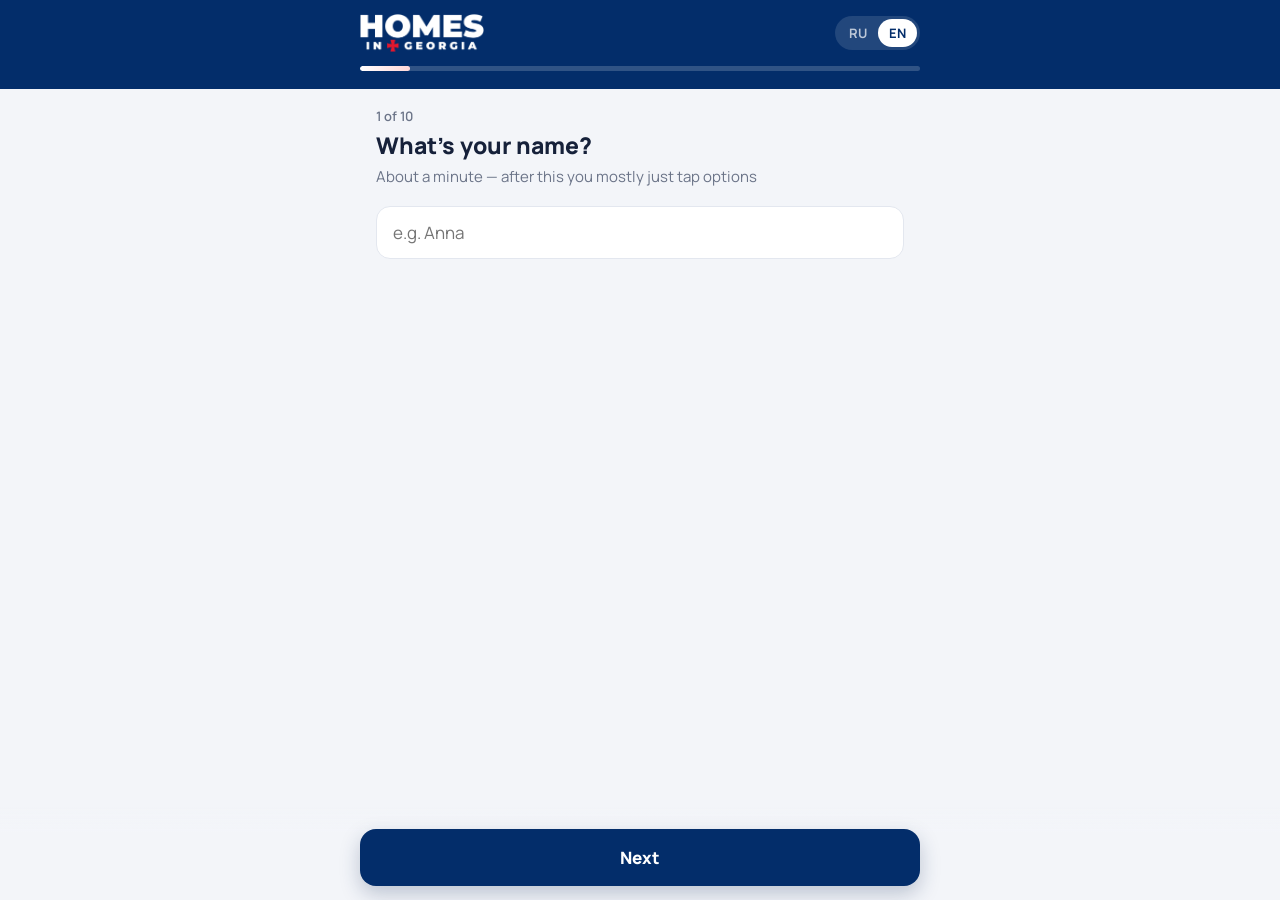
==== anketa/index.html @ ddf62318 "Anketa: Homes in Georgia logo, drop intro screen Co-Authored-By: Claude Opus 5.5 <noreply@anthropic." ====
<!doctype html>
<html lang="ru">
<head>
<meta charset="utf-8">
<meta name="viewport" content="width=device-width,initial-scale=1,viewport-fit=cut">
<title>Анкета · Homes in Georgia</title>
<meta name="description" content="1 минута — и мы подберём квартиру под вас">
<meta name="theme-color" content="#032D6A">
<link rel="preconnect" href="https://fonts.googleapis.com">
<link href="https://fonts.googleapis.com/css2?family=Manrope:wght@400;500;600;700;800&display=swap" rel="stylesheet">
<style>
:root{
  --navy:#032D6A; --navy2:#1D3560; --red:#E1262D; --bg:#F3F5F9; --card:#fff;
  --ink:#16213a; --muted:#6b7488; --line:#e3e7ef; --chip:#f1f4f9; --ok:#1f9d55;
}
*{box-sizing:border-box;-webkit-tap-highlight-color:transparent}
html,body{margin:0;background:var(--bg);color:var(--ink);font-family:Manrope,system-ui,-apple-system,Segoe UI,Roboto,sans-serif}
body{min-height:100dvh;display:flex;flex-direction:column}
button,input,textarea{font:inherit;color:inherit}

/* header */
.top{background:var(--navy);color:#fff;padding:14px 16px 18px;padding-top:calc(14px + env(safe-area-inset-top))}
.top-row{display:flex;align-items:center;justify-content:space-between;max-width:560px;margin:0 auto}
.logo{height:38px;width:auto;display:block}
.brand{display:flex;align-items:center;gap:10px;font-weight:800;letter-spacing:.06em;font-size:14px}
.brand svg{flex:none}
.lang{display:flex;background:rgba(255,255,255,.12);border-radius:999px;padding:3px}
.lang button{border:0;background:none;color:#fff;opacity:.7;padding:5px 11px;border-radius:999px;font-size:13px;font-weight:700;cursor:pointer}
.lang button.on{background:#fff;color:var(--navy);opacity:1}
.prog{max-width:560px;margin:14px auto 0;height:5px;background:rgba(255,255,255,.18);border-radius:9px;overflow:hidden}
.prog i{display:block;height:100%;width:0;background:linear-gradient(90deg,#fff,#ffd7d8);border-radius:9px;transition:width .35s ease}

main{flex:1;width:100%;max-width:560px;margin:0 auto;padding:18px 16px 120px}
.step{display:none;animation:in .35s ease}
.step.on{display:block}
@keyframes in{from{opacity:0;transform:translateY(10px)}to{opacity:1;transform:none}}
.count{font-size:13px;color:var(--muted);font-weight:600;margin-bottom:6px}
h1{font-size:26px;line-height:1.2;margin:0 0 6px;font-weight:800;letter-spacing:-.01em}
h2{font-size:23px;line-height:1.25;margin:0 0 6px;font-weight:800}
.hint{color:var(--muted);font-size:15px;margin:0 0 18px;line-height:1.45}

/* chips */
.chips{display:flex;flex-wrap:wrap;gap:10px}
.chip{border:1.5px solid var(--line);background:var(--card);border-radius:14px;padding:13px 16px;font-size:16px;font-weight:600;cursor:pointer;transition:.15s;display:flex;align-items:center;gap:8px;min-height:50px}
.chip:active{transform:scale(.97)}
.chip.on{border-color:var(--navy);background:var(--navy);color:#fff}
.chips.col{flex-direction:column}
.chips.col .chip{width:100%;justify-content:flex-start}
.chip .e{font-size:20px;line-height:1}

.field{width:100%;border:1.5px solid var(--line);background:var(--card);border-radius:14px;padding:14px 16px;font-size:17px;outline:none;transition:.15s}
.field:focus{border-color:var(--navy);box-shadow:0 0 0 4px rgba(29,53,96,.1)}
textarea.field{min-height:96px;resize:vertical}
.sub{margin-top:16px}
.sub label{display:block;font-size:14px;font-weight:700;margin:0 0 8px;color:var(--navy)}
.hide{display:none!important}

/* stepper */
.stepper{display:flex;align-items:center;justify-content:center;gap:22px;background:var(--card);border:1.5px solid var(--line);border-radius:20px;padding:18px}
.stepper button{width:56px;height:56px;border-radius:50%;border:0;background:var(--chip);font-size:28px;font-weight:700;color:var(--navy);cursor:pointer}
.stepper button:active{background:#e3e8f1}
.stepper output{font-size:44px;font-weight:800;min-width:70px;text-align:center;color:var(--navy)}

.note{display:flex;gap:10px;align-items:flex-start;background:#fff6e6;border-radius:14px;padding:12px 14px;font-size:14px;line-height:1.45;margin-top:14px;color:#6b4b00}

/* intro */
.hero{background:var(--card);border-radius:22px;padding:24px 20px;box-shadow:0 6px 24px rgba(20,35,70,.06)}
.perks{list-style:none;padding:0;margin:18px 0 0;display:grid;gap:10px}
.perks li{display:flex;gap:10px;align-items:center;font-size:15px;font-weight:600}
.perks b{width:30px;height:30px;border-radius:10px;background:var(--chip);display:grid;place-items:center;flex:none}

/* summary */
.sum{background:var(--card);border-radius:20px;padding:6px 18px;box-shadow:0 6px 24px rgba(20,35,70,.06)}
.row{display:flex;justify-content:space-between;gap:14px;padding:13px 0;border-bottom:1px solid var(--line);font-size:15px;cursor:pointer}
.row:last-child{border:0}
.row span{color:var(--muted);flex:none}
.row b{text-align:right;font-weight:700}
.row.empty b{color:#c4c9d4;font-weight:600}
.send{display:grid;gap:10px;margin-top:18px}
.btn{border:0;border-radius:16px;padding:16px;font-size:17px;font-weight:800;cursor:pointer;display:flex;align-items:center;justify-content:center;gap:10px;text-decoration:none}
.btn.tg{background:#229ED9;color:#fff}
.btn.wa{background:#25D366;color:#fff}
.btn.ghost{background:var(--card);border:1.5px solid var(--line);color:var(--navy)}
.done{text-align:center;padding:30px 10px}
.done .big{width:76px;height:76px;border-radius:50%;background:#e7f7ee;color:var(--ok);display:grid;place-items:center;margin:0 auto 14px;font-size:38px}

/* bottom bar */
.bar{position:fixed;left:0;right:0;bottom:0;background:linear-gradient(180deg,rgba(243,245,249,0),var(--bg) 28%);padding:22px 16px calc(14px + env(safe-area-inset-bottom))}
.bar-in{max-width:560px;margin:0 auto;display:flex;gap:10px}
.next{flex:1;border:0;border-radius:16px;background:var(--navy);color:#fff;font-size:17px;font-weight:800;padding:17px;cursor:pointer;box-shadow:0 8px 20px rgba(29,53,96,.25)}
.next:disabled{opacity:.35;box-shadow:none}
.back{width:58px;border:1.5px solid var(--line);background:var(--card);border-radius:16px;font-size:22px;color:var(--navy);cursor:pointer}
.skip{display:block;margin:16px auto 0;background:none;border:0;color:var(--muted);font-size:15px;font-weight:600;text-decoration:underline;text-underline-offset:3px;cursor:pointer}
.toast{position:fixed;left:50%;bottom:110px;transform:translateX(-50%) translateY(20px);background:var(--ink);color:#fff;padding:11px 18px;border-radius:12px;font-size:14px;font-weight:600;opacity:0;transition:.25s;pointer-events:none;z-index:9}
.toast.on{opacity:1;transform:translateX(-50%)}
</style>
</head>
<body>

<header class="top">
  <div class="top-row">
    <img class="logo" src="logo.png" alt="Homes in Georgia" width="133" height="41">
    <div class="lang" role="group" aria-label="Language">
      <button data-l="ru" class="on">RU</button><button data-l="en">EN</button>
    </div>
  </div>
  <div class="prog"><i id="prog"></i></div>
</header>

<main id="app">


  <!-- 1 name -->
  <section class="step" data-s="name">
    <div class="count"></div>
    <h2 data-t="nameT">Как к вам обращаться?</h2>
    <p class="hint" data-t="nameH">Около минуты — дальше просто нажимайте на варианты</p>
    <input class="field" id="name" autocomplete="given-name" data-ph="namePh" placeholder="Например, Анна">
  </section>

  <!-- 2 country -->
  <section class="step" data-s="country">
    <div class="count"></div>
    <h2 data-t="cT">Ваше гражданство</h2>
    <p class="hint" data-t="cH">Выберите или впишите свою страну</p>
    <div class="chips" data-single="country" data-free="countryX"></div>
    <div class="sub"><input class="field" id="countryX" data-ph="cPh" placeholder="Другая страна…"></div>
  </section>

  <!-- 3 job -->
  <section class="step" data-s="job">
    <div class="count"></div>
    <h2 data-t="jT">Чем вы занимаетесь?</h2>
    <p class="hint" data-t="jH">Собственникам важно понимать, кто будет жить в квартире</p>
    <div class="chips col" data-single="job" data-free="jobX"></div>
    <div class="sub"><input class="field" id="jobX" data-ph="jPh" placeholder="Или напишите свой вариант"></div>
  </section>

  <!-- 4 people -->
  <section class="step" data-s="people">
    <div class="count"></div>
    <h2 data-t="peT">Сколько человек будет жить?</h2>
    <p class="hint" data-t="peH">Включая детей</p>
    <div class="stepper">
      <button type="button" data-d="-1" aria-label="−">−</button>
      <output id="people">1</output>
      <button type="button" data-d="1" aria-label="+">+</button>
    </div>
  </section>

  <!-- 5 kids -->
  <section class="step" data-s="kids">
    <div class="count"></div>
    <h2 data-t="kT">Есть ли дети?</h2>
    <div class="chips" data-single="kids"></div>
    <div class="sub hide" id="kidsMore">
      <label data-t="kL">Сколько и какого возраста?</label>
      <input class="field" id="kidsX" data-ph="kPh" placeholder="Например: 2 — 4 года и 9 лет">
    </div>
  </section>

  <!-- 6 pets -->
  <section class="step" data-s="pets">
    <div class="count"></div>
    <h2 data-t="aT">Есть ли домашние животные?</h2>
    <div class="chips" data-single="pets"></div>
    <div class="sub hide" id="petsMore">
      <label data-t="aL">Кто и какого размера?</label>
      <input class="field" id="petsX" data-ph="aPh" placeholder="Например: кот, 4 кг / шпиц">
      <div class="note"><span>📸</span><span data-t="aN">Пожалуйста, пришлите фото питомца в чат вместе с анкетой — собственники так соглашаются гораздо охотнее.</span></div>
    </div>
  </section>


  <!-- 8 term -->
  <section class="step" data-s="term">
    <div class="count"></div>
    <h2 data-t="tT">На какой срок аренда?</h2>
    <div class="chips" data-single="term"></div>
  </section>

  <!-- 9 date -->
  <section class="step" data-s="date">
    <div class="count"></div>
    <h2 data-t="dT">Когда хотите заселиться?</h2>
    <div class="chips col" data-single="date"></div>
    <div class="sub hide" id="dateMore">
      <input class="field" type="date" id="dateX">
    </div>
  </section>

  <!-- 10 viewing -->
  <section class="step" data-s="view">
    <div class="count"></div>
    <h2 data-t="vT">Когда удобно смотреть квартиры?</h2>
    <p class="hint" data-t="multi">Можно выбрать несколько</p>
    <div class="chips" data-multi="view"></div>
    <div class="sub"><input class="field" id="viewX" data-ph="vPh" placeholder="Уточнение, например: после 18:00"></div>
  </section>

  <!-- 11 wishes -->
  <section class="step" data-s="wish">
    <div class="count"></div>
    <h2 data-t="wT">Что важно в квартире?</h2>
    <p class="hint" data-t="wH">Выберите всё, что важно. Если неважно — просто жмите «Далее»</p>
    <div class="chips" data-multi="wish"></div>
    <div class="sub"><textarea class="field" id="wishX" data-ph="wPh" placeholder="Район, этаж, что-то ещё…"></textarea></div>
  </section>

  <!-- 12 summary -->
  <section class="step" data-s="sum">
    <h2 data-t="sT">Проверьте и отправьте</h2>
    <p class="hint" data-t="sH">Нажмите на строку, чтобы исправить</p>
    <div class="sum" id="sum"></div>
    <div class="send">
      <a class="btn tg" id="sendTg" href="#" target="_blank" rel="noopener">
        <svg width="22" height="22" viewBox="0 0 24 24" fill="#fff" aria-hidden="true"><path d="M21.9 4.3 18.7 19.4c-.2 1-.9 1.3-1.7.8l-4.8-3.5-2.3 2.2c-.3.3-.5.5-1 .5l.3-4.9 8.9-8c.4-.3-.1-.5-.6-.2L6.5 13.2 1.8 11.7c-1-.3-1-1 .2-1.5L20.5 3c.9-.3 1.6.2 1.4 1.3Z"/></svg>
        <span data-t="toTg">Отправить в Telegram</span></a>
      <a class="btn wa hide" id="sendWa" href="#" target="_blank" rel="noopener"><span data-t="toWa">Отправить в WhatsApp</span></a>
      <button class="btn ghost" id="copy" type="button"><span data-t="copy">Скопировать текст</span></button>
    </div>
  </section>

  <!-- 13 done -->
  <section class="step" data-s="done">
    <div class="done">
      <div class="big">✓</div>
      <h2 data-t="okT">Спасибо!</h2>
      <p class="hint" data-t="okH">Анкета у менеджера. Скоро пришлём подходящие варианты и согласуем показ.</p>
      <button class="skip" id="again" type="button" data-t="again">Вернуться к анкете</button>
    </div>
  </section>
</main>

<div class="bar" id="bar">
  <div class="bar-in">
    <button class="back hide" id="back" type="button" aria-label="Назад">←</button>
    <button class="next" id="next" type="button" data-t="next">Далее</button>
  </div>
</div>
<div class="toast" id="toast"></div>

<script>
/* ===== Настройки через ссылку =====
   ?tg=username      — Telegram менеджера (ответы откроются сразу в чате с ним)
   ?wa=995555123456  — WhatsApp менеджера (появится вторая кнопка)
   ?lang=en          — язык по умолчанию
   Предзаполнение:   ?people=2&term=12&country=Россия
*/
const Q = new URLSearchParams(location.search);
const TG = (Q.get('tg')||'').replace(/^@/,'');
const WA = (Q.get('wa')||'').replace(/\D/g,'');

const T = {
ru:{start:'Начать',next:'Далее',finish:'Посмотреть ответы',skip:'Пропустить',
introT:'Подберём квартиру под вас',introH:'Ответьте на несколько вопросов — это займёт около минуты. В основном нужно просто нажимать на варианты.',
p1:'Без регистрации и лишних полей',p2:'Покажем только подходящие варианты',p3:'Ответы уйдут менеджеру в один клик',
nameT:'Как к вам обращаться?',nameH:'Около минуты — дальше просто нажимайте на варианты',namePh:'Например, Анна',
cT:'Ваше гражданство',cH:'Выберите или впишите свою страну',cPh:'Другая страна…',
jT:'Чем вы занимаетесь?',jH:'Собственникам важно понимать, кто будет жить в квартире',jPh:'Или напишите свой вариант',
peT:'Сколько человек будет жить?',peH:'Включая детей',
kT:'Есть ли дети?',kL:'Сколько и какого возраста?',kPh:'Например: 2 — 4 года и 9 лет',
aT:'Есть ли домашние животные?',aL:'Кто и какого размера?',aPh:'Например: кот, 4 кг / шпиц',aN:'Пожалуйста, пришлите фото питомца в чат вместе с анкетой — собственники так соглашаются гораздо охотнее.',
bT:'Комфортный бюджет в месяц',bH:'В долларах США',bPh:'Или своя сумма, $',
tT:'На какой срок аренда?',dT:'Когда хотите заселиться?',
vT:'Когда удобно смотреть квартиры?',multi:'Можно выбрать несколько',vPh:'Уточнение, например: после 18:00',
wT:'Что важно в квартире?',wH:'Выберите всё, что важно. Если неважно — просто жмите «Далее»',wPh:'Район, этаж, что-то ещё…',
sT:'Проверьте и отправьте',sH:'Нажмите на строку, чтобы исправить',toTg:'Отправить в Telegram',toWa:'Отправить в WhatsApp',copy:'Скопировать текст',copied:'Текст скопирован',
okT:'Спасибо!',okH:'Анкета у менеджера. Скоро пришлём подходящие варианты и согласуем показ.',again:'Вернуться к анкете',
of:'из',empty:'не указано',
opt:{
country:['🇷🇺 Россия','🇺🇦 Украина','🇧🇾 Беларусь','🇰🇿 Казахстан','🇮🇱 Израиль','🇹🇷 Турция','🇮🇳 Индия','🇺🇸 США','🇩🇪 Германия','🇬🇪 Грузия'],
job:['💻 IT / удалённая работа','🏢 Работаю в компании в Грузии','💼 Свой бизнес','🎨 Фриланс','🎓 Учёба','🌴 На пенсии / не работаю'],
kids:['Нет','Да'],pets:['Нет','🐈 Кошка','🐕 Собака','🐾 Другое'],
budget:['до $500','$500–700','$700–1000','$1000–1500','$1500+'],
term:['1–3 месяца','6 месяцев','12 месяцев','Больше года'],
date:['⚡ Как можно скорее','📅 В течение 2 недель','🗓 В течение месяца','📍 Конкретная дата'],
view:['Будни утром','Будни днём','Будни вечером','Выходные','В любое время'],
wish:['🌿 Балкон','❄️ Кондиционер','🍽 Посудомойка','🧺 Стиральная машина','🛗 Лифт','🚗 Парковка','🚇 Рядом метро','🏗 Новостройка','💻 Рабочее место','🛁 Ванна','🔥 Центр. отопление','🌇 Красивый вид']},
L:{head:'АНКЕТА КЛИЕНТА',name:'Имя',country:'Страна / гражданство',job:'Род деятельности',people:'Проживающих',kids:'Дети',pets:'Животные',budget:'Бюджет',term:'Срок аренды',date:'Дата заселения',view:'Удобное время показа',wish:'Особые требования',no:'Нет',petPhoto:'(фото пришлю в чат)'}
},
en:{start:'Start',next:'Next',finish:'Review answers',skip:'Skip',
introT:'Let’s find your apartment',introH:'Answer a few quick questions — it takes about a minute. Mostly you just tap the options.',
p1:'No sign-up, no long forms',p2:'We’ll show only places that fit',p3:'Send it to your manager in one tap',
nameT:'What’s your name?',nameH:'About a minute — after this you mostly just tap options',namePh:'e.g. Anna',
cT:'Your citizenship',cH:'Pick or type your country',cPh:'Another country…',
jT:'What do you do?',jH:'Owners like to know who will live in the apartment',jPh:'Or type your own',
peT:'How many people will live there?',peH:'Including children',
kT:'Any children?',kL:'How many and how old?',kPh:'e.g. 2 — aged 4 and 9',
aT:'Any pets?',aL:'What kind and what size?',aPh:'e.g. cat, 4 kg / small dog',aN:'Please send a photo of your pet in the chat along with the form — owners agree much more readily.',
bT:'Comfortable monthly budget',bH:'In US dollars',bPh:'Or your own amount, $',
tT:'Rental period?',dT:'When would you like to move in?',
vT:'When is it convenient to view apartments?',multi:'You can pick several',vPh:'Details, e.g. after 6 pm',
wT:'What matters in the apartment?',wH:'Pick anything important. If nothing — just tap “Next”',wPh:'District, floor, anything else…',
sT:'Check and send',sH:'Tap a row to edit it',toTg:'Send via Telegram',toWa:'Send via WhatsApp',copy:'Copy text',copied:'Copied',
okT:'Thank you!',okH:'Your manager has the form. We’ll send matching options soon and arrange a viewing.',again:'Back to the form',
of:'of',empty:'not specified',
opt:{
country:['🇷🇺 Russia','🇺🇦 Ukraine','🇧🇾 Belarus','🇰🇿 Kazakhstan','🇮🇱 Israel','🇹🇷 Turkey','🇮🇳 India','🇺🇸 USA','🇩🇪 Germany','🇬🇪 Georgia'],
job:['💻 IT / remote work','🏢 Employed in Georgia','💼 Own business','🎨 Freelance','🎓 Student','🌴 Retired / not working'],
kids:['No','Yes'],pets:['No','🐈 Cat','🐕 Dog','🐾 Other'],
budget:['up to $500','$500–700','$700–1000','$1000–1500','$1500+'],
term:['1–3 months','6 months','12 months','Over a year'],
date:['⚡ As soon as possible','📅 Within 2 weeks','🗓 Within a month','📍 Specific date'],
view:['Weekday mornings','Weekday afternoons','Weekday evenings','Weekends','Any time'],
wish:['🌿 Balcony','❄️ Air conditioning','🍽 Dishwasher','🧺 Washing machine','🛗 Elevator','🚗 Parking','🚇 Near metro','🏗 New building','💻 Workspace','🛁 Bathtub','🔥 Central heating','🌇 Nice view']},
L:{head:'CLIENT FORM',name:'Name',country:'Country / citizenship',job:'Occupation',people:'Occupants',kids:'Children',pets:'Pets',budget:'Budget',term:'Rental period',date:'Move-in date',view:'Viewing time',wish:'Special requirements',no:'No',petPhoto:'(will send a photo in chat)'}
}};

const steps=[...document.querySelectorAll('.step')];
const ORDER=steps.map(s=>s.dataset.s);
const QUESTIONS=ORDER.filter(s=>!['sum','done'].includes(s));
let cur=0, lang=(Q.get('lang')==='en'||(!Q.get('lang')&&/^en/.test(navigator.language||'')&&!/ru/.test(navigator.language)))?'en':'ru';

/* state: indexes (language-independent) */
const S={name:'',country:-1,countryX:'',job:-1,jobX:'',people:1,kids:-1,kidsX:'',pets:-1,petsX:'',budget:-1,budgetX:'',term:-1,date:-1,dateX:'',view:[],viewX:'',wish:[],wishX:''};
try{Object.assign(S,JSON.parse(localStorage.getItem('rit_anketa')||'{}'))}catch(e){}
/* prefill from link */
const pre=(k,arrKey)=>{const v=Q.get(k);if(v==null)return;
  if(k==='people'){S.people=Math.max(1,Math.min(15,+v||1));return}
  if(arrKey){const i=['ru','en'].map(l=>T[l].opt[arrKey].findIndex(o=>o.toLowerCase().includes(v.toLowerCase()))).find(i=>i>=0);
    if(i!=null&&i>=0)S[arrKey]=i;else if(S.hasOwnProperty(arrKey+'X'))S[arrKey+'X']=v;}};
pre('people');pre('country','country');pre('term','term');pre('name');if(Q.get('name'))S.name=Q.get('name');
const save=()=>{try{localStorage.setItem('rit_anketa',JSON.stringify(S))}catch(e){}};

const $=id=>document.getElementById(id);
const t=k=>T[lang][k];

function renderChips(){
  document.querySelectorAll('[data-single],[data-multi]').forEach(box=>{
    const key=box.dataset.single||box.dataset.multi, multi=!!box.dataset.multi;
    box.innerHTML='';
    T[lang].opt[key].forEach((label,i)=>{
      const b=document.createElement('button');b.type='button';b.className='chip';
      const m=label.match(/^(\p{Extended_Pictographic}[️‍\p{Extended_Pictographic}]*|\p{Regional_Indicator}{2})\s(.+)$/u);
      b.innerHTML=m?`<span class="e">${m[1]}</span><span>${m[2]}</span>`:`<span>${label}</span>`;
      const on=multi?S[key].includes(i):S[key]===i; if(on)b.classList.add('on');
      b.onclick=()=>{
        if(multi){const a=S[key];const j=a.indexOf(i);j>=0?a.splice(j,1):a.push(i);
          if(key==='view'&&i===4&&a.includes(4))S.view=[4]; else if(key==='view'&&i!==4)S.view=S.view.filter(x=>x!==4);}
        else{S[key]=S[key]===i?-1:i; if(box.dataset.free&&S[key]>=0){S[box.dataset.free]='';$(box.dataset.free).value=''}}
        save();renderChips();reveal();updateBar();
        if(!multi&&S[key]>=0&&autoAdvance(key))setTimeout(()=>go(1),260);
      };
      box.appendChild(b);
    });
  });
}
/* auto-advance on single choice unless a follow-up field appears */
function autoAdvance(key){
  if(key==='kids')return S.kids===0;
  if(key==='pets')return S.pets===0;
  if(key==='date')return S.date!==3;
  return true;
}
function reveal(){
  $('kidsMore').classList.toggle('hide',S.kids!==1);
  $('petsMore').classList.toggle('hide',!(S.pets>0));
  $('dateMore').classList.toggle('hide',S.date!==3);
}
function bindInputs(){
  ['name','countryX','jobX','kidsX','petsX','dateX','viewX','wishX'].forEach(id=>{
    const el=$(id);el.value=S[id]||'';
    el.addEventListener('input',()=>{S[id]=el.value;
      const base=id.replace(/X$/,'');
      if(id!=='name'&&['country','job','budget'].includes(base)&&el.value.trim()){S[base]=-1;renderChips();}
      save();updateBar();});
    if(el.tagName==='INPUT')el.addEventListener('keydown',e=>{if(e.key==='Enter'){e.preventDefault();el.blur();go(1)}});
  });
  document.querySelectorAll('.stepper button').forEach(b=>b.onclick=()=>{
    S.people=Math.max(1,Math.min(15,S.people+ +b.dataset.d));$('people').textContent=S.people;save();});
  $('people').textContent=S.people;
}

function applyLang(){
  document.documentElement.lang=lang;
  document.querySelectorAll('[data-t]').forEach(el=>{const v=t(el.dataset.t);if(v)el.textContent=v});
  document.querySelectorAll('[data-ph]').forEach(el=>el.placeholder=t(el.dataset.ph));
  document.querySelectorAll('.lang button').forEach(b=>b.classList.toggle('on',b.dataset.l===lang));
  renderChips();updateBar();if(ORDER[cur]==='sum')renderSum();
}

/* values in current language */
function val(k){
  const o=T[lang].opt, L=T[lang].L;
  switch(k){
    case 'name':return S.name.trim();
    case 'country':return S.countryX.trim()||(S.country>=0?o.country[S.country].replace(/^\S+\s/,''):'');
    case 'job':return S.jobX.trim()||(S.job>=0?o.job[S.job].replace(/^\S+\s/,''):'');
    case 'people':return String(S.people);
    case 'kids':return S.kids===0?L.no:S.kids===1?(S.kidsX.trim()||o.kids[1]):'';
    case 'pets':return S.pets===0?L.no:S.pets>0?[o.pets[S.pets].replace(/^\S+\s/,''),S.petsX.trim()].filter(Boolean).join(' — ')+' '+L.petPhoto:'';
    case 'budget':{const x=S.budgetX.trim();return x?(/^\d+$/.test(x)?'$'+x:x):(S.budget>=0?o.budget[S.budget]:'')}
    case 'term':return S.term>=0?o.term[S.term]:'';
    case 'date':if(S.date===3&&S.dateX){const d=new Date(S.dateX+'T12:00');return d.toLocaleDateString(lang==='ru'?'ru-RU':'en-GB',{day:'numeric',month:'long',year:'numeric'})}
                return S.date>=0&&S.date!==3?o.date[S.date].replace(/^\S+\s/,''):'';
    case 'view':return [S.view.sort().map(i=>o.view[i]).join(', '),S.viewX.trim()].filter(Boolean).join('; ');
    case 'wish':return [S.wish.sort((a,b)=>a-b).map(i=>o.wish[i].replace(/^\S+\s/,'')).join(', '),S.wishX.trim()].filter(Boolean).join('; ')||(L.no);
  }
}
const KEYS=['name','country','job','people','kids','pets','term','date','view','wish'];
const STEP_OF={name:'name',country:'country',job:'job',people:'people',kids:'kids',pets:'pets',term:'term',date:'date',view:'view',wish:'wish'};

function message(){
  const L=T[lang].L;
  return [`📋 ${L.head}`,'',...KEYS.map(k=>`${L[k]}: ${val(k)||'—'}`)].join('\n');
}
function renderSum(){
  const L=T[lang].L;
  $('sum').innerHTML=KEYS.map(k=>{const v=val(k);return `<div class="row${v?'':' empty'}" data-k="${k}"><span>${L[k]}</span><b>${v?esc(v):t('empty')}</b></div>`}).join('');
  $('sum').querySelectorAll('.row').forEach(r=>r.onclick=()=>{back2sum=true;show(ORDER.indexOf(STEP_OF[r.dataset.k]))});
  const msg=message();
  $('sendTg').href=TG?`https://t.me/${TG}?text=${encodeURIComponent(msg)}`:`https://t.me/share/url?url=${encodeURIComponent(' ')}&text=${encodeURIComponent(msg)}`;
  if(WA){$('sendWa').classList.remove('hide');$('sendWa').href=`https://wa.me/${WA}?text=${encodeURIComponent(msg)}`}
}
const esc=s=>s.replace(/[&<>"]/g,c=>({'&':'&amp;','<':'&lt;','>':'&gt;','"':'&quot;'}[c]));

let back2sum=false;
function show(i){
  cur=Math.max(0,Math.min(steps.length-1,i));
  steps.forEach((s,j)=>s.classList.toggle('on',j===cur));
  const name=ORDER[cur], qi=QUESTIONS.indexOf(name);
  steps[cur].querySelector('.count')&&(steps[cur].querySelector('.count').textContent=`${qi+1} ${t('of')} ${QUESTIONS.length}`);
  const p=name==='sum'||name==='done'?100:Math.round((qi+1)/(QUESTIONS.length+1)*100);
  $('prog').style.width=p+'%';
  if(name==='sum')renderSum();
  $('bar').classList.toggle('hide',name==='sum'||name==='done');
  $('back').classList.toggle('hide',cur===0);
  updateBar();window.scrollTo({top:0,behavior:'smooth'});
  if(name==='name'&&!S.name&&booted)setTimeout(()=>$('name').focus({preventScroll:true}),350);
}
function go(d){
  if(back2sum&&d>0){back2sum=false;show(ORDER.indexOf('sum'));return}
  show(cur+d);
}
function updateBar(){
  const name=ORDER[cur];
  $('next').textContent=name==='wish'||back2sum?t('finish'):t('next');
}
$('next').onclick=()=>go(1);
$('back').onclick=()=>{if(ORDER[cur]==='sum'){show(ORDER.indexOf('wish'));return}back2sum=false;go(-1)};
document.querySelectorAll('.lang button').forEach(b=>b.onclick=()=>{lang=b.dataset.l;applyLang();show(cur)});

function toast(m){const el=$('toast');el.textContent=m;el.classList.add('on');setTimeout(()=>el.classList.remove('on'),1800)}
async function copyText(){const m=message();
  try{await navigator.clipboard.writeText(m)}catch(e){const ta=document.createElement('textarea');ta.value=m;document.body.appendChild(ta);ta.select();try{document.execCommand('copy')}catch(_){}ta.remove()}}
$('copy').onclick=async()=>{await copyText();toast(t('copied'))};
['sendTg','sendWa'].forEach(id=>$(id).addEventListener('click',()=>{copyText();setTimeout(()=>show(ORDER.indexOf('done')),600)}));
$('again').onclick=()=>show(ORDER.indexOf('sum'));

let booted=false;bindInputs();applyLang();reveal();show(0);booted=true;
</script>
</body>
</html>
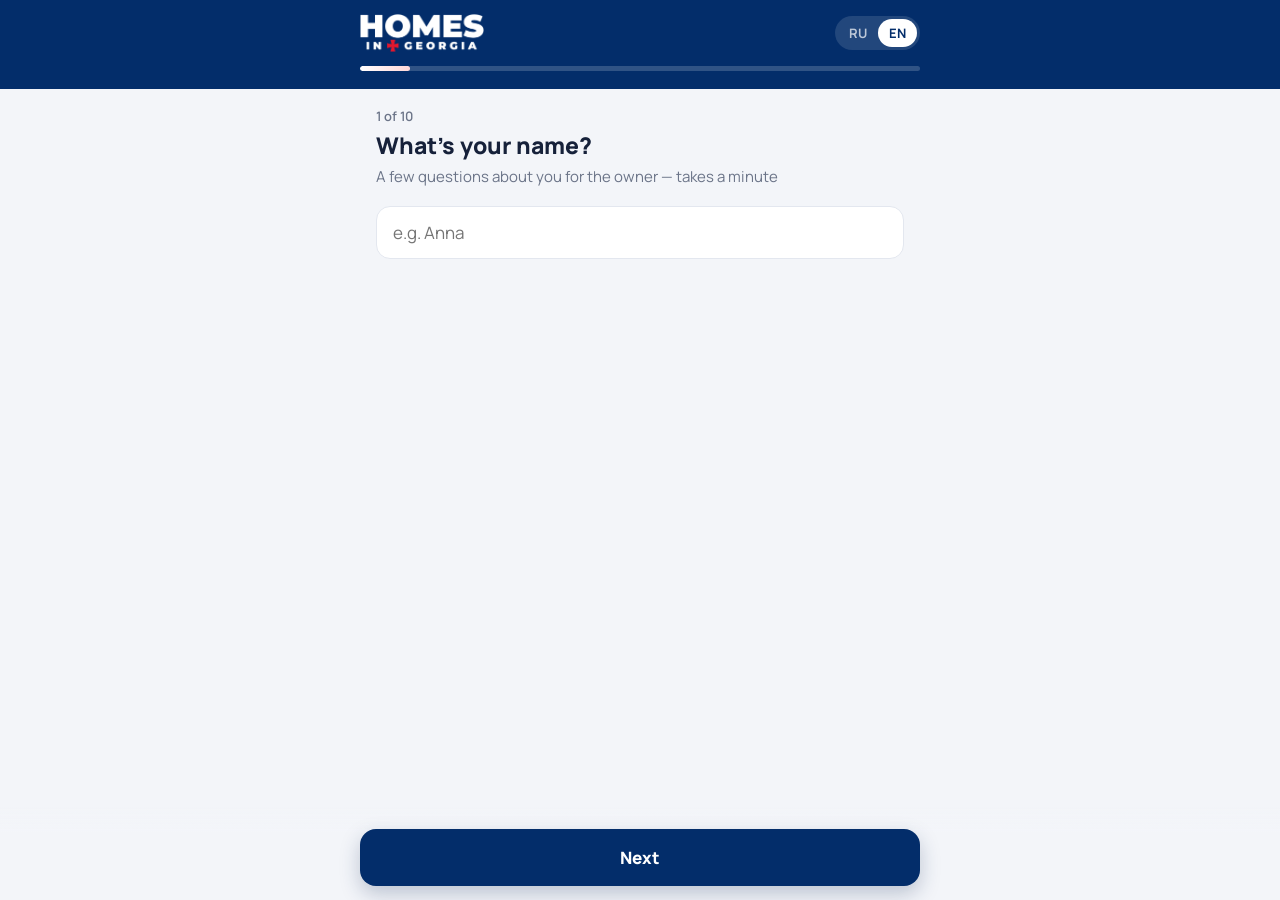
==== commit 0399d062: "Anketa: wording for clients who already picked an apartment Co-Authored-By: Claude Opus 5.5 <noreply" ====
--- a/anketa/index.html
+++ b/anketa/index.html
@@ -4,7 +4,7 @@
 <meta charset="utf-8">
 <meta name="viewport" content="width=device-width,initial-scale=1,viewport-fit=cut">
 <title>Анкета · Homes in Georgia</title>
-<meta name="description" content="1 минута — и мы подберём квартиру под вас">
+<meta name="description" content="Короткая анкета для показа квартиры">
 <meta name="theme-color" content="#032D6A">
 <link rel="preconnect" href="https://fonts.googleapis.com">
 <link href="https://fonts.googleapis.com/css2?family=Manrope:wght@400;500;600;700;800&display=swap" rel="stylesheet">
@@ -114,7 +114,7 @@
   <section class="step" data-s="name">
     <div class="count"></div>
     <h2 data-t="nameT">Как к вам обращаться?</h2>
-    <p class="hint" data-t="nameH">Около минуты — дальше просто нажимайте на варианты</p>
+    <p class="hint" data-t="nameH">Пара вопросов о вас для собственника — займёт минуту</p>
     <input class="field" id="name" autocomplete="given-name" data-ph="namePh" placeholder="Например, Анна">
   </section>
 
@@ -226,7 +226,7 @@
     <div class="done">
       <div class="big">✓</div>
       <h2 data-t="okT">Спасибо!</h2>
-      <p class="hint" data-t="okH">Анкета у менеджера. Скоро пришлём подходящие варианты и согласуем показ.</p>
+      <p class="hint" data-t="okH">Анкета у менеджера. Он свяжется с вами, чтобы договориться о показе.</p>
       <button class="skip" id="again" type="button" data-t="again">Вернуться к анкете</button>
     </div>
   </section>
@@ -253,9 +253,7 @@
 
 const T = {
 ru:{start:'Начать',next:'Далее',finish:'Посмотреть ответы',skip:'Пропустить',
-introT:'Подберём квартиру под вас',introH:'Ответьте на несколько вопросов — это займёт около минуты. В основном нужно просто нажимать на варианты.',
-p1:'Без регистрации и лишних полей',p2:'Покажем только подходящие варианты',p3:'Ответы уйдут менеджеру в один клик',
-nameT:'Как к вам обращаться?',nameH:'Около минуты — дальше просто нажимайте на варианты',namePh:'Например, Анна',
+nameT:'Как к вам обращаться?',nameH:'Пара вопросов о вас для собственника — займёт минуту',namePh:'Например, Анна',
 cT:'Ваше гражданство',cH:'Выберите или впишите свою страну',cPh:'Другая страна…',
 jT:'Чем вы занимаетесь?',jH:'Собственникам важно понимать, кто будет жить в квартире',jPh:'Или напишите свой вариант',
 peT:'Сколько человек будет жить?',peH:'Включая детей',
@@ -266,7 +264,7 @@
 vT:'Когда удобно смотреть квартиры?',multi:'Можно выбрать несколько',vPh:'Уточнение, например: после 18:00',
 wT:'Что важно в квартире?',wH:'Выберите всё, что важно. Если неважно — просто жмите «Далее»',wPh:'Район, этаж, что-то ещё…',
 sT:'Проверьте и отправьте',sH:'Нажмите на строку, чтобы исправить',toTg:'Отправить в Telegram',toWa:'Отправить в WhatsApp',copy:'Скопировать текст',copied:'Текст скопирован',
-okT:'Спасибо!',okH:'Анкета у менеджера. Скоро пришлём подходящие варианты и согласуем показ.',again:'Вернуться к анкете',
+okT:'Спасибо!',okH:'Анкета у менеджера. Он свяжется с вами, чтобы договориться о показе.',again:'Вернуться к анкете',
 of:'из',empty:'не указано',
 opt:{
 country:['🇷🇺 Россия','🇺🇦 Украина','🇧🇾 Беларусь','🇰🇿 Казахстан','🇮🇱 Израиль','🇹🇷 Турция','🇮🇳 Индия','🇺🇸 США','🇩🇪 Германия','🇬🇪 Грузия'],
@@ -280,9 +278,7 @@
 L:{head:'АНКЕТА КЛИЕНТА',name:'Имя',country:'Страна / гражданство',job:'Род деятельности',people:'Проживающих',kids:'Дети',pets:'Животные',budget:'Бюджет',term:'Срок аренды',date:'Дата заселения',view:'Удобное время показа',wish:'Особые требования',no:'Нет',petPhoto:'(фото пришлю в чат)'}
 },
 en:{start:'Start',next:'Next',finish:'Review answers',skip:'Skip',
-introT:'Let’s find your apartment',introH:'Answer a few quick questions — it takes about a minute. Mostly you just tap the options.',
-p1:'No sign-up, no long forms',p2:'We’ll show only places that fit',p3:'Send it to your manager in one tap',
-nameT:'What’s your name?',nameH:'About a minute — after this you mostly just tap options',namePh:'e.g. Anna',
+nameT:'What’s your name?',nameH:'A few questions about you for the owner — takes a minute',namePh:'e.g. Anna',
 cT:'Your citizenship',cH:'Pick or type your country',cPh:'Another country…',
 jT:'What do you do?',jH:'Owners like to know who will live in the apartment',jPh:'Or type your own',
 peT:'How many people will live there?',peH:'Including children',
@@ -293,7 +289,7 @@
 vT:'When is it convenient to view apartments?',multi:'You can pick several',vPh:'Details, e.g. after 6 pm',
 wT:'What matters in the apartment?',wH:'Pick anything important. If nothing — just tap “Next”',wPh:'District, floor, anything else…',
 sT:'Check and send',sH:'Tap a row to edit it',toTg:'Send via Telegram',toWa:'Send via WhatsApp',copy:'Copy text',copied:'Copied',
-okT:'Thank you!',okH:'Your manager has the form. We’ll send matching options soon and arrange a viewing.',again:'Back to the form',
+okT:'Thank you!',okH:'Your manager has the form and will contact you to arrange a viewing.',again:'Back to the form',
 of:'of',empty:'not specified',
 opt:{
 country:['🇷🇺 Russia','🇺🇦 Ukraine','🇧🇾 Belarus','🇰🇿 Kazakhstan','🇮🇱 Israel','🇹🇷 Turkey','🇮🇳 India','🇺🇸 USA','🇩🇪 Germany','🇬🇪 Georgia'],
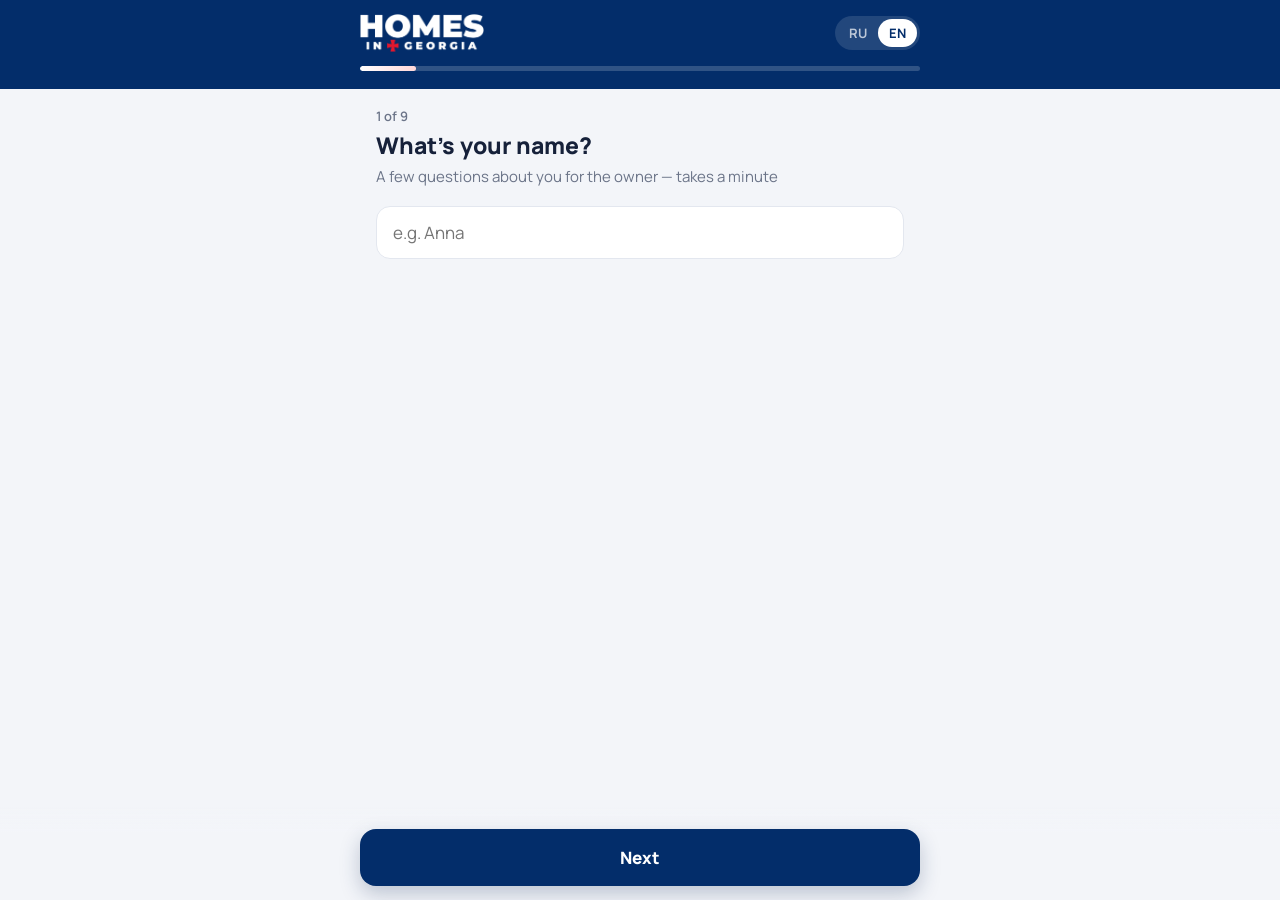
==== commit 44223d20: "Anketa: household in one tap, concrete viewing days + time of day Co-Authored-By: Claude Opus 5.5 <n" ====
--- a/anketa/index.html
+++ b/anketa/index.html
@@ -136,26 +136,22 @@
     <div class="sub"><input class="field" id="jobX" data-ph="jPh" placeholder="Или напишите свой вариант"></div>
   </section>
 
-  <!-- 4 people -->
-  <section class="step" data-s="people">
-    <div class="count"></div>
-    <h2 data-t="peT">Сколько человек будет жить?</h2>
-    <p class="hint" data-t="peH">Включая детей</p>
-    <div class="stepper">
-      <button type="button" data-d="-1" aria-label="−">−</button>
-      <output id="people">1</output>
-      <button type="button" data-d="1" aria-label="+">+</button>
-    </div>
-  </section>
-
-  <!-- 5 kids -->
-  <section class="step" data-s="kids">
-    <div class="count"></div>
-    <h2 data-t="kT">Есть ли дети?</h2>
-    <div class="chips" data-single="kids"></div>
-    <div class="sub hide" id="kidsMore">
-      <label data-t="kL">Сколько и какого возраста?</label>
-      <input class="field" id="kidsX" data-ph="kPh" placeholder="Например: 2 — 4 года и 9 лет">
+  <!-- 4 who -->
+  <section class="step" data-s="who">
+    <div class="count"></div>
+    <h2 data-t="whoT">Кто будет жить в квартире?</h2>
+    <div class="chips col" data-single="who"></div>
+    <div class="sub hide" id="whoKids">
+      <label data-t="kL">Сколько детей и какого возраста?</label>
+      <input class="field" id="kidsX" data-ph="kPh" placeholder="Например: 1 — 8 месяцев">
+    </div>
+    <div class="sub hide" id="whoCount">
+      <label data-t="peT">Сколько всего человек?</label>
+      <div class="stepper">
+        <button type="button" data-d="-1" aria-label="−">−</button>
+        <output id="people">1</output>
+        <button type="button" data-d="1" aria-label="+">+</button>
+      </div>
     </div>
   </section>
 
@@ -192,9 +188,13 @@
   <!-- 10 viewing -->
   <section class="step" data-s="view">
     <div class="count"></div>
-    <h2 data-t="vT">Когда удобно смотреть квартиры?</h2>
+    <h2 data-t="vT">Когда удобно посмотреть квартиру?</h2>
     <p class="hint" data-t="multi">Можно выбрать несколько</p>
-    <div class="chips" data-multi="view"></div>
+    <div class="chips" data-multi="vday"></div>
+    <div class="sub">
+      <label data-t="vtL">В какое время?</label>
+      <div class="chips" data-multi="vtime"></div>
+    </div>
     <div class="sub"><input class="field" id="viewX" data-ph="vPh" placeholder="Уточнение, например: после 18:00"></div>
   </section>
 
@@ -256,12 +256,12 @@
 nameT:'Как к вам обращаться?',nameH:'Пара вопросов о вас для собственника — займёт минуту',namePh:'Например, Анна',
 cT:'Ваше гражданство',cH:'Выберите или впишите свою страну',cPh:'Другая страна…',
 jT:'Чем вы занимаетесь?',jH:'Собственникам важно понимать, кто будет жить в квартире',jPh:'Или напишите свой вариант',
-peT:'Сколько человек будет жить?',peH:'Включая детей',
-kT:'Есть ли дети?',kL:'Сколько и какого возраста?',kPh:'Например: 2 — 4 года и 9 лет',
+whoT:'Кто будет жить в квартире?',peT:'Сколько всего человек?',
+kL:'Сколько детей и какого возраста?',kPh:'Например: 1 — 8 месяцев',
 aT:'Есть ли домашние животные?',aL:'Кто и какого размера?',aPh:'Например: кот, 4 кг / шпиц',aN:'Пожалуйста, пришлите фото питомца в чат вместе с анкетой — собственники так соглашаются гораздо охотнее.',
 bT:'Комфортный бюджет в месяц',bH:'В долларах США',bPh:'Или своя сумма, $',
 tT:'На какой срок аренда?',dT:'Когда хотите заселиться?',
-vT:'Когда удобно смотреть квартиры?',multi:'Можно выбрать несколько',vPh:'Уточнение, например: после 18:00',
+vT:'Когда удобно посмотреть квартиру?',vtL:'В какое время?',multi:'Можно выбрать несколько',vPh:'Уточнение, например: после 18:00',
 wT:'Что важно в квартире?',wH:'Выберите всё, что важно. Если неважно — просто жмите «Далее»',wPh:'Район, этаж, что-то ещё…',
 sT:'Проверьте и отправьте',sH:'Нажмите на строку, чтобы исправить',toTg:'Отправить в Telegram',toWa:'Отправить в WhatsApp',copy:'Скопировать текст',copied:'Текст скопирован',
 okT:'Спасибо!',okH:'Анкета у менеджера. Он свяжется с вами, чтобы договориться о показе.',again:'Вернуться к анкете',
@@ -269,11 +269,11 @@
 opt:{
 country:['🇷🇺 Россия','🇺🇦 Украина','🇧🇾 Беларусь','🇰🇿 Казахстан','🇮🇱 Израиль','🇹🇷 Турция','🇮🇳 Индия','🇺🇸 США','🇩🇪 Германия','🇬🇪 Грузия'],
 job:['💻 IT / удалённая работа','🏢 Работаю в компании в Грузии','💼 Свой бизнес','🎨 Фриланс','🎓 Учёба','🌴 На пенсии / не работаю'],
-kids:['Нет','Да'],pets:['Нет','🐈 Кошка','🐕 Собака','🐾 Другое'],
+who:['🙋 Один / одна','👫 Пара','👨‍👩‍👧 Семья с детьми','👥 Друзья / коллеги'],pets:['Нет','🐈 Кошка','🐕 Собака','🐾 Другое'],
 budget:['до $500','$500–700','$700–1000','$1000–1500','$1500+'],
 term:['1–3 месяца','6 месяцев','12 месяцев','Больше года'],
 date:['⚡ Как можно скорее','📅 В течение 2 недель','🗓 В течение месяца','📍 Конкретная дата'],
-view:['Будни утром','Будни днём','Будни вечером','Выходные','В любое время'],
+vday:['Сегодня','Завтра','Послезавтра','На этой неделе'],vtime:['🌅 Утро','☀️ День','🌆 Вечер','🕐 Любое время'],
 wish:['🌿 Балкон','❄️ Кондиционер','🍽 Посудомойка','🧺 Стиральная машина','🛗 Лифт','🚗 Парковка','🚇 Рядом метро','🏗 Новостройка','💻 Рабочее место','🛁 Ванна','🔥 Центр. отопление','🌇 Красивый вид']},
 L:{head:'АНКЕТА КЛИЕНТА',name:'Имя',country:'Страна / гражданство',job:'Род деятельности',people:'Проживающих',kids:'Дети',pets:'Животные',budget:'Бюджет',term:'Срок аренды',date:'Дата заселения',view:'Удобное время показа',wish:'Особые требования',no:'Нет',petPhoto:'(фото пришлю в чат)'}
 },
@@ -281,12 +281,12 @@
 nameT:'What’s your name?',nameH:'A few questions about you for the owner — takes a minute',namePh:'e.g. Anna',
 cT:'Your citizenship',cH:'Pick or type your country',cPh:'Another country…',
 jT:'What do you do?',jH:'Owners like to know who will live in the apartment',jPh:'Or type your own',
-peT:'How many people will live there?',peH:'Including children',
-kT:'Any children?',kL:'How many and how old?',kPh:'e.g. 2 — aged 4 and 9',
+whoT:'Who will live in the apartment?',peT:'How many people in total?',
+kL:'How many children and how old?',kPh:'e.g. 1 — 8 months old',
 aT:'Any pets?',aL:'What kind and what size?',aPh:'e.g. cat, 4 kg / small dog',aN:'Please send a photo of your pet in the chat along with the form — owners agree much more readily.',
 bT:'Comfortable monthly budget',bH:'In US dollars',bPh:'Or your own amount, $',
 tT:'Rental period?',dT:'When would you like to move in?',
-vT:'When is it convenient to view apartments?',multi:'You can pick several',vPh:'Details, e.g. after 6 pm',
+vT:'When can you view the apartment?',vtL:'What time?',multi:'You can pick several',vPh:'Details, e.g. after 6 pm',
 wT:'What matters in the apartment?',wH:'Pick anything important. If nothing — just tap “Next”',wPh:'District, floor, anything else…',
 sT:'Check and send',sH:'Tap a row to edit it',toTg:'Send via Telegram',toWa:'Send via WhatsApp',copy:'Copy text',copied:'Copied',
 okT:'Thank you!',okH:'Your manager has the form and will contact you to arrange a viewing.',again:'Back to the form',
@@ -294,11 +294,11 @@
 opt:{
 country:['🇷🇺 Russia','🇺🇦 Ukraine','🇧🇾 Belarus','🇰🇿 Kazakhstan','🇮🇱 Israel','🇹🇷 Turkey','🇮🇳 India','🇺🇸 USA','🇩🇪 Germany','🇬🇪 Georgia'],
 job:['💻 IT / remote work','🏢 Employed in Georgia','💼 Own business','🎨 Freelance','🎓 Student','🌴 Retired / not working'],
-kids:['No','Yes'],pets:['No','🐈 Cat','🐕 Dog','🐾 Other'],
+who:['🙋 Just me','👫 Couple','👨‍👩‍👧 Family with children','👥 Friends / colleagues'],pets:['No','🐈 Cat','🐕 Dog','🐾 Other'],
 budget:['up to $500','$500–700','$700–1000','$1000–1500','$1500+'],
 term:['1–3 months','6 months','12 months','Over a year'],
 date:['⚡ As soon as possible','📅 Within 2 weeks','🗓 Within a month','📍 Specific date'],
-view:['Weekday mornings','Weekday afternoons','Weekday evenings','Weekends','Any time'],
+vday:['Today','Tomorrow','Day after tomorrow','This week'],vtime:['🌅 Morning','☀️ Afternoon','🌆 Evening','🕐 Any time'],
 wish:['🌿 Balcony','❄️ Air conditioning','🍽 Dishwasher','🧺 Washing machine','🛗 Elevator','🚗 Parking','🚇 Near metro','🏗 New building','💻 Workspace','🛁 Bathtub','🔥 Central heating','🌇 Nice view']},
 L:{head:'CLIENT FORM',name:'Name',country:'Country / citizenship',job:'Occupation',people:'Occupants',kids:'Children',pets:'Pets',budget:'Budget',term:'Rental period',date:'Move-in date',view:'Viewing time',wish:'Special requirements',no:'No',petPhoto:'(will send a photo in chat)'}
 }};
@@ -309,7 +309,7 @@
 let cur=0, lang=(Q.get('lang')==='en'||(!Q.get('lang')&&/^en/.test(navigator.language||'')&&!/ru/.test(navigator.language)))?'en':'ru';
 
 /* state: indexes (language-independent) */
-const S={name:'',country:-1,countryX:'',job:-1,jobX:'',people:1,kids:-1,kidsX:'',pets:-1,petsX:'',budget:-1,budgetX:'',term:-1,date:-1,dateX:'',view:[],viewX:'',wish:[],wishX:''};
+const S={name:'',country:-1,countryX:'',job:-1,jobX:'',people:1,who:-1,kidsX:'',pets:-1,petsX:'',budget:-1,budgetX:'',term:-1,date:-1,dateX:'',vday:[],vtime:[],viewX:'',wish:[],wishX:''};
 try{Object.assign(S,JSON.parse(localStorage.getItem('rit_anketa')||'{}'))}catch(e){}
 /* prefill from link */
 const pre=(k,arrKey)=>{const v=Q.get(k);if(v==null)return;
@@ -320,21 +320,31 @@
 const save=()=>{try{localStorage.setItem('rit_anketa',JSON.stringify(S))}catch(e){}};
 
 const $=id=>document.getElementById(id);
+/* дни показа с реальными датами: «Завтра · вт 27» */
+function dayOpts(full){
+  const names=T[lang].opt.vday, loc=lang==='ru'?'ru-RU':'en-GB', now=new Date();
+  return names.map((n,i)=>{ if(i>2)return n;
+    const d=new Date(now);d.setDate(now.getDate()+i);
+    const wd=d.toLocaleDateString(loc,{weekday:'short'}).replace('.','');
+    return full?`${n} (${wd}, ${d.toLocaleDateString(loc,{day:'numeric',month:'short'}).replace('.','')})`:`${n} · ${wd} ${d.getDate()}`;});
+}
+const opts=key=>key==='vday'?dayOpts(false):T[lang].opt[key];
 const t=k=>T[lang][k];
 
 function renderChips(){
   document.querySelectorAll('[data-single],[data-multi]').forEach(box=>{
     const key=box.dataset.single||box.dataset.multi, multi=!!box.dataset.multi;
     box.innerHTML='';
-    T[lang].opt[key].forEach((label,i)=>{
+    opts(key).forEach((label,i)=>{
       const b=document.createElement('button');b.type='button';b.className='chip';
       const m=label.match(/^(\p{Extended_Pictographic}[️‍\p{Extended_Pictographic}]*|\p{Regional_Indicator}{2})\s(.+)$/u);
       b.innerHTML=m?`<span class="e">${m[1]}</span><span>${m[2]}</span>`:`<span>${label}</span>`;
       const on=multi?S[key].includes(i):S[key]===i; if(on)b.classList.add('on');
       b.onclick=()=>{
         if(multi){const a=S[key];const j=a.indexOf(i);j>=0?a.splice(j,1):a.push(i);
-          if(key==='view'&&i===4&&a.includes(4))S.view=[4]; else if(key==='view'&&i!==4)S.view=S.view.filter(x=>x!==4);}
+          if(key==='vtime'){if(i===3&&a.includes(3))S.vtime=[3];else if(i!==3)S.vtime=S.vtime.filter(x=>x!==3);}}
         else{S[key]=S[key]===i?-1:i; if(box.dataset.free&&S[key]>=0){S[box.dataset.free]='';$(box.dataset.free).value=''}}
+        if(key==='who'){if(S.who===0)S.people=1;else if(S.who===1)S.people=2;else if(S.who>=2&&S.people<3)S.people=3;$('people').textContent=S.people;}
         save();renderChips();reveal();updateBar();
         if(!multi&&S[key]>=0&&autoAdvance(key))setTimeout(()=>go(1),260);
       };
@@ -344,13 +354,14 @@
 }
 /* auto-advance on single choice unless a follow-up field appears */
 function autoAdvance(key){
-  if(key==='kids')return S.kids===0;
+  if(key==='who')return S.who<2;
   if(key==='pets')return S.pets===0;
   if(key==='date')return S.date!==3;
   return true;
 }
 function reveal(){
-  $('kidsMore').classList.toggle('hide',S.kids!==1);
+  $('whoKids').classList.toggle('hide',S.who!==2);
+  $('whoCount').classList.toggle('hide',S.who<2);
   $('petsMore').classList.toggle('hide',!(S.pets>0));
   $('dateMore').classList.toggle('hide',S.date!==3);
 }
@@ -383,19 +394,19 @@
     case 'name':return S.name.trim();
     case 'country':return S.countryX.trim()||(S.country>=0?o.country[S.country].replace(/^\S+\s/,''):'');
     case 'job':return S.jobX.trim()||(S.job>=0?o.job[S.job].replace(/^\S+\s/,''):'');
-    case 'people':return String(S.people);
-    case 'kids':return S.kids===0?L.no:S.kids===1?(S.kidsX.trim()||o.kids[1]):'';
+    case 'people':return S.who>=0?`${S.people} — ${o.who[S.who].replace(/^\S+\s/,'').toLowerCase()}`:'';
+    case 'kids':return S.who<0?'':S.who===2?(S.kidsX.trim()||'✓'):L.no;
     case 'pets':return S.pets===0?L.no:S.pets>0?[o.pets[S.pets].replace(/^\S+\s/,''),S.petsX.trim()].filter(Boolean).join(' — ')+' '+L.petPhoto:'';
     case 'budget':{const x=S.budgetX.trim();return x?(/^\d+$/.test(x)?'$'+x:x):(S.budget>=0?o.budget[S.budget]:'')}
     case 'term':return S.term>=0?o.term[S.term]:'';
     case 'date':if(S.date===3&&S.dateX){const d=new Date(S.dateX+'T12:00');return d.toLocaleDateString(lang==='ru'?'ru-RU':'en-GB',{day:'numeric',month:'long',year:'numeric'})}
                 return S.date>=0&&S.date!==3?o.date[S.date].replace(/^\S+\s/,''):'';
-    case 'view':return [S.view.sort().map(i=>o.view[i]).join(', '),S.viewX.trim()].filter(Boolean).join('; ');
+    case 'view':{const d=dayOpts(true);return [S.vday.slice().sort().map(i=>d[i]).join(', '),S.vtime.slice().sort().map(i=>o.vtime[i].replace(/^\S+\s/,'').toLowerCase()).join(', '),S.viewX.trim()].filter(Boolean).join('; ')}
     case 'wish':return [S.wish.sort((a,b)=>a-b).map(i=>o.wish[i].replace(/^\S+\s/,'')).join(', '),S.wishX.trim()].filter(Boolean).join('; ')||(L.no);
   }
 }
 const KEYS=['name','country','job','people','kids','pets','term','date','view','wish'];
-const STEP_OF={name:'name',country:'country',job:'job',people:'people',kids:'kids',pets:'pets',term:'term',date:'date',view:'view',wish:'wish'};
+const STEP_OF={name:'name',country:'country',job:'job',people:'who',kids:'who',pets:'pets',term:'term',date:'date',view:'view',wish:'wish'};
 
 function message(){
   const L=T[lang].L;
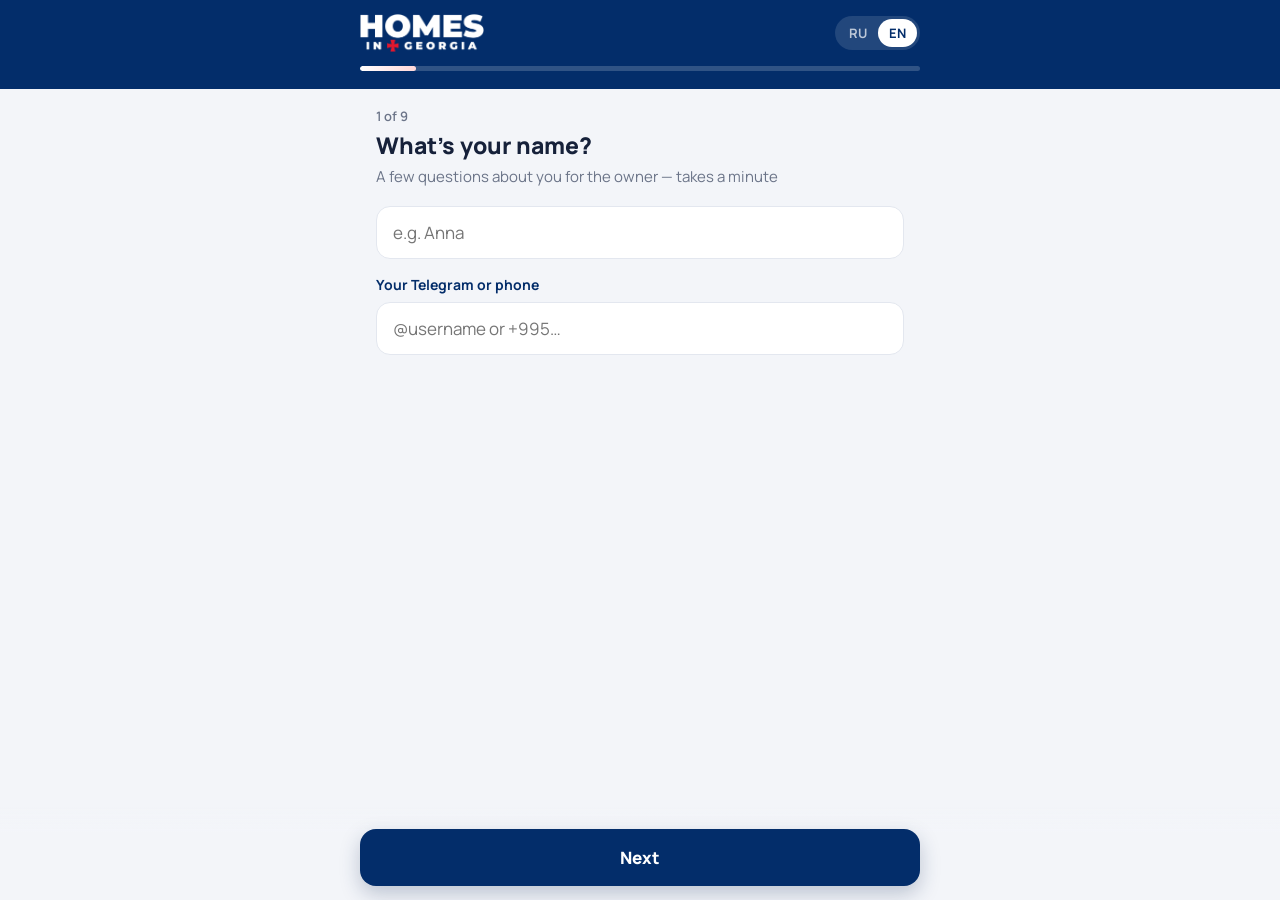
==== commit dd84d473: "Anketa: save submissions to Google Sheet + Telegram group card Co-Authored-By: Claude Opus 5.5 <nore" ====
--- a/anketa/index.html
+++ b/anketa/index.html
@@ -116,6 +116,10 @@
     <h2 data-t="nameT">Как к вам обращаться?</h2>
     <p class="hint" data-t="nameH">Пара вопросов о вас для собственника — займёт минуту</p>
     <input class="field" id="name" autocomplete="given-name" data-ph="namePh" placeholder="Например, Анна">
+    <div class="sub" id="contactBox">
+      <label data-t="ctL">Ваш Telegram или телефон</label>
+      <input class="field" id="contact" autocomplete="tel" data-ph="ctPh" placeholder="@ник или +995…">
+    </div>
   </section>
 
   <!-- 2 country -->
@@ -213,6 +217,7 @@
     <p class="hint" data-t="sH">Нажмите на строку, чтобы исправить</p>
     <div class="sum" id="sum"></div>
     <div class="send">
+      <button class="btn tg hide" id="sendApi" type="button" style="background:var(--navy)"><span data-t="toApi">Отправить анкету</span></button>
       <a class="btn tg" id="sendTg" href="#" target="_blank" rel="noopener">
         <svg width="22" height="22" viewBox="0 0 24 24" fill="#fff" aria-hidden="true"><path d="M21.9 4.3 18.7 19.4c-.2 1-.9 1.3-1.7.8l-4.8-3.5-2.3 2.2c-.3.3-.5.5-1 .5l.3-4.9 8.9-8c.4-.3-.1-.5-.6-.2L6.5 13.2 1.8 11.7c-1-.3-1-1 .2-1.5L20.5 3c.9-.3 1.6.2 1.4 1.3Z"/></svg>
         <span data-t="toTg">Отправить в Telegram</span></a>
@@ -250,6 +255,12 @@
 const Q = new URLSearchParams(location.search);
 const TG = (Q.get('tg')||'').replace(/^@/,'');
 const WA = (Q.get('wa')||'').replace(/\D/g,'');
+/* Куда сохранять заявки (Google-таблица + уведомление в Telegram-группу операторов).
+   Вставьте сюда адрес веб-приложения Google Apps Script (см. anketa/SETUP.md). */
+const ENDPOINT = Q.get('api') || '';
+const POST = (Q.get('post')||'').trim();          // ?post=511488 — номер поста квартиры в канале
+const CLIENT = (Q.get('u')||'').trim();           // ?u=@ник — контакт клиента, если оператор его подставил
+const POST_URL = /^\d+$/.test(POST)?`https://t.me/rent_tbilisi_ge/${POST}`:POST;
 
 const T = {
 ru:{start:'Начать',next:'Далее',finish:'Посмотреть ответы',skip:'Пропустить',
@@ -263,7 +274,7 @@
 tT:'На какой срок аренда?',dT:'Когда хотите заселиться?',
 vT:'Когда удобно посмотреть квартиру?',vtL:'В какое время?',multi:'Можно выбрать несколько',vPh:'Уточнение, например: после 18:00',
 wT:'Что важно в квартире?',wH:'Выберите всё, что важно. Если неважно — просто жмите «Далее»',wPh:'Район, этаж, что-то ещё…',
-sT:'Проверьте и отправьте',sH:'Нажмите на строку, чтобы исправить',toTg:'Отправить в Telegram',toWa:'Отправить в WhatsApp',copy:'Скопировать текст',copied:'Текст скопирован',
+sT:'Проверьте и отправьте',sH:'Нажмите на строку, чтобы исправить',toApi:'Отправить анкету',ctL:'Ваш Telegram или телефон',ctPh:'@ник или +995…',sendErr:'Не удалось отправить. Попробуйте ещё раз или отправьте в Telegram.',toTg:'Отправить в Telegram',toWa:'Отправить в WhatsApp',copy:'Скопировать текст',copied:'Текст скопирован',
 okT:'Спасибо!',okH:'Анкета у менеджера. Он свяжется с вами, чтобы договориться о показе.',again:'Вернуться к анкете',
 of:'из',empty:'не указано',
 opt:{
@@ -275,7 +286,7 @@
 date:['⚡ Как можно скорее','📅 В течение 2 недель','🗓 В течение месяца','📍 Конкретная дата'],
 vday:['Сегодня','Завтра','Послезавтра','На этой неделе'],vtime:['🌅 Утро','☀️ День','🌆 Вечер','🕐 Любое время'],
 wish:['🌿 Балкон','❄️ Кондиционер','🍽 Посудомойка','🧺 Стиральная машина','🛗 Лифт','🚗 Парковка','🚇 Рядом метро','🏗 Новостройка','💻 Рабочее место','🛁 Ванна','🔥 Центр. отопление','🌇 Красивый вид']},
-L:{head:'АНКЕТА КЛИЕНТА',name:'Имя',country:'Страна / гражданство',job:'Род деятельности',people:'Проживающих',kids:'Дети',pets:'Животные',budget:'Бюджет',term:'Срок аренды',date:'Дата заселения',view:'Удобное время показа',wish:'Особые требования',no:'Нет',petPhoto:'(фото пришлю в чат)'}
+L:{head:'АНКЕТА КЛИЕНТА',flat:'Квартира',contact:'Контакт',name:'Имя',country:'Страна / гражданство',job:'Род деятельности',people:'Проживающих',kids:'Дети',pets:'Животные',budget:'Бюджет',term:'Срок аренды',date:'Дата заселения',view:'Удобное время показа',wish:'Особые требования',no:'Нет',petPhoto:'(фото пришлю в чат)'}
 },
 en:{start:'Start',next:'Next',finish:'Review answers',skip:'Skip',
 nameT:'What’s your name?',nameH:'A few questions about you for the owner — takes a minute',namePh:'e.g. Anna',
@@ -288,7 +299,7 @@
 tT:'Rental period?',dT:'When would you like to move in?',
 vT:'When can you view the apartment?',vtL:'What time?',multi:'You can pick several',vPh:'Details, e.g. after 6 pm',
 wT:'What matters in the apartment?',wH:'Pick anything important. If nothing — just tap “Next”',wPh:'District, floor, anything else…',
-sT:'Check and send',sH:'Tap a row to edit it',toTg:'Send via Telegram',toWa:'Send via WhatsApp',copy:'Copy text',copied:'Copied',
+sT:'Check and send',sH:'Tap a row to edit it',toApi:'Send the form',ctL:'Your Telegram or phone',ctPh:'@username or +995…',sendErr:'Could not send. Try again or send via Telegram.',toTg:'Send via Telegram',toWa:'Send via WhatsApp',copy:'Copy text',copied:'Copied',
 okT:'Thank you!',okH:'Your manager has the form and will contact you to arrange a viewing.',again:'Back to the form',
 of:'of',empty:'not specified',
 opt:{
@@ -300,7 +311,7 @@
 date:['⚡ As soon as possible','📅 Within 2 weeks','🗓 Within a month','📍 Specific date'],
 vday:['Today','Tomorrow','Day after tomorrow','This week'],vtime:['🌅 Morning','☀️ Afternoon','🌆 Evening','🕐 Any time'],
 wish:['🌿 Balcony','❄️ Air conditioning','🍽 Dishwasher','🧺 Washing machine','🛗 Elevator','🚗 Parking','🚇 Near metro','🏗 New building','💻 Workspace','🛁 Bathtub','🔥 Central heating','🌇 Nice view']},
-L:{head:'CLIENT FORM',name:'Name',country:'Country / citizenship',job:'Occupation',people:'Occupants',kids:'Children',pets:'Pets',budget:'Budget',term:'Rental period',date:'Move-in date',view:'Viewing time',wish:'Special requirements',no:'No',petPhoto:'(will send a photo in chat)'}
+L:{head:'CLIENT FORM',flat:'Apartment',contact:'Contact',name:'Name',country:'Country / citizenship',job:'Occupation',people:'Occupants',kids:'Children',pets:'Pets',budget:'Budget',term:'Rental period',date:'Move-in date',view:'Viewing time',wish:'Special requirements',no:'No',petPhoto:'(will send a photo in chat)'}
 }};
 
 const steps=[...document.querySelectorAll('.step')];
@@ -309,7 +320,7 @@
 let cur=0, lang=(Q.get('lang')==='en'||(!Q.get('lang')&&/^en/.test(navigator.language||'')&&!/ru/.test(navigator.language)))?'en':'ru';
 
 /* state: indexes (language-independent) */
-const S={name:'',country:-1,countryX:'',job:-1,jobX:'',people:1,who:-1,kidsX:'',pets:-1,petsX:'',budget:-1,budgetX:'',term:-1,date:-1,dateX:'',vday:[],vtime:[],viewX:'',wish:[],wishX:''};
+const S={name:'',contact:'',country:-1,countryX:'',job:-1,jobX:'',people:1,who:-1,kidsX:'',pets:-1,petsX:'',budget:-1,budgetX:'',term:-1,date:-1,dateX:'',vday:[],vtime:[],viewX:'',wish:[],wishX:''};
 try{Object.assign(S,JSON.parse(localStorage.getItem('rit_anketa')||'{}'))}catch(e){}
 /* prefill from link */
 const pre=(k,arrKey)=>{const v=Q.get(k);if(v==null)return;
@@ -366,7 +377,7 @@
   $('dateMore').classList.toggle('hide',S.date!==3);
 }
 function bindInputs(){
-  ['name','countryX','jobX','kidsX','petsX','dateX','viewX','wishX'].forEach(id=>{
+  ['name','contact','countryX','jobX','kidsX','petsX','dateX','viewX','wishX'].forEach(id=>{
     const el=$(id);el.value=S[id]||'';
     el.addEventListener('input',()=>{S[id]=el.value;
       const base=id.replace(/X$/,'');
@@ -392,6 +403,8 @@
   const o=T[lang].opt, L=T[lang].L;
   switch(k){
     case 'name':return S.name.trim();
+    case 'contact':return (S.contact||CLIENT).trim();
+    case 'flat':return POST_URL;
     case 'country':return S.countryX.trim()||(S.country>=0?o.country[S.country].replace(/^\S+\s/,''):'');
     case 'job':return S.jobX.trim()||(S.job>=0?o.job[S.job].replace(/^\S+\s/,''):'');
     case 'people':return S.who>=0?`${S.people} — ${o.who[S.who].replace(/^\S+\s/,'').toLowerCase()}`:'';
@@ -405,8 +418,8 @@
     case 'wish':return [S.wish.sort((a,b)=>a-b).map(i=>o.wish[i].replace(/^\S+\s/,'')).join(', '),S.wishX.trim()].filter(Boolean).join('; ')||(L.no);
   }
 }
-const KEYS=['name','country','job','people','kids','pets','term','date','view','wish'];
-const STEP_OF={name:'name',country:'country',job:'job',people:'who',kids:'who',pets:'pets',term:'term',date:'date',view:'view',wish:'wish'};
+const KEYS=[...(POST_URL?['flat']:[]),'name','contact','country','job','people','kids','pets','term','date','view','wish'];
+const STEP_OF={flat:'name',contact:'name',name:'name',country:'country',job:'job',people:'who',kids:'who',pets:'pets',term:'term',date:'date',view:'view',wish:'wish'};
 
 function message(){
   const L=T[lang].L;
@@ -418,6 +431,7 @@
   $('sum').querySelectorAll('.row').forEach(r=>r.onclick=()=>{back2sum=true;show(ORDER.indexOf(STEP_OF[r.dataset.k]))});
   const msg=message();
   $('sendTg').href=TG?`https://t.me/${TG}?text=${encodeURIComponent(msg)}`:`https://t.me/share/url?url=${encodeURIComponent(' ')}&text=${encodeURIComponent(msg)}`;
+  if(ENDPOINT){$('sendApi').classList.remove('hide');$('sendTg').classList.add('hide');$('copy').classList.add('hide')}
   if(WA){$('sendWa').classList.remove('hide');$('sendWa').href=`https://wa.me/${WA}?text=${encodeURIComponent(msg)}`}
 }
 const esc=s=>s.replace(/[&<>"]/g,c=>({'&':'&amp;','<':'&lt;','>':'&gt;','"':'&quot;'}[c]));
@@ -453,8 +467,22 @@
   try{await navigator.clipboard.writeText(m)}catch(e){const ta=document.createElement('textarea');ta.value=m;document.body.appendChild(ta);ta.select();try{document.execCommand('copy')}catch(_){}ta.remove()}}
 $('copy').onclick=async()=>{await copyText();toast(t('copied'))};
 ['sendTg','sendWa'].forEach(id=>$(id).addEventListener('click',()=>{copyText();setTimeout(()=>show(ORDER.indexOf('done')),600)}));
+$('sendApi').onclick=async()=>{
+  const b=$('sendApi');b.disabled=true;b.style.opacity=.6;
+  const cl=lang; lang='ru';   // в таблицу и операторам — всегда по-русски
+  const data={lang:cl,post:POST_URL,operator:TG,text:message()};
+  KEYS.forEach(k=>data[k]=val(k)||'');
+  lang=cl;
+  try{
+    await fetch(ENDPOINT,{method:'POST',mode:'no-cors',headers:{'Content-Type':'text/plain;charset=utf-8'},body:JSON.stringify(data)});
+    try{localStorage.removeItem('rit_anketa')}catch(e){}
+    show(ORDER.indexOf('done'));
+  }catch(e){toast(t('sendErr'));$('sendTg').classList.remove('hide')}
+  b.disabled=false;b.style.opacity=1;
+};
 $('again').onclick=()=>show(ORDER.indexOf('sum'));
 
+if(CLIENT)$('contactBox').classList.add('hide');
 let booted=false;bindInputs();applyLang();reveal();show(0);booted=true;
 </script>
 </body>
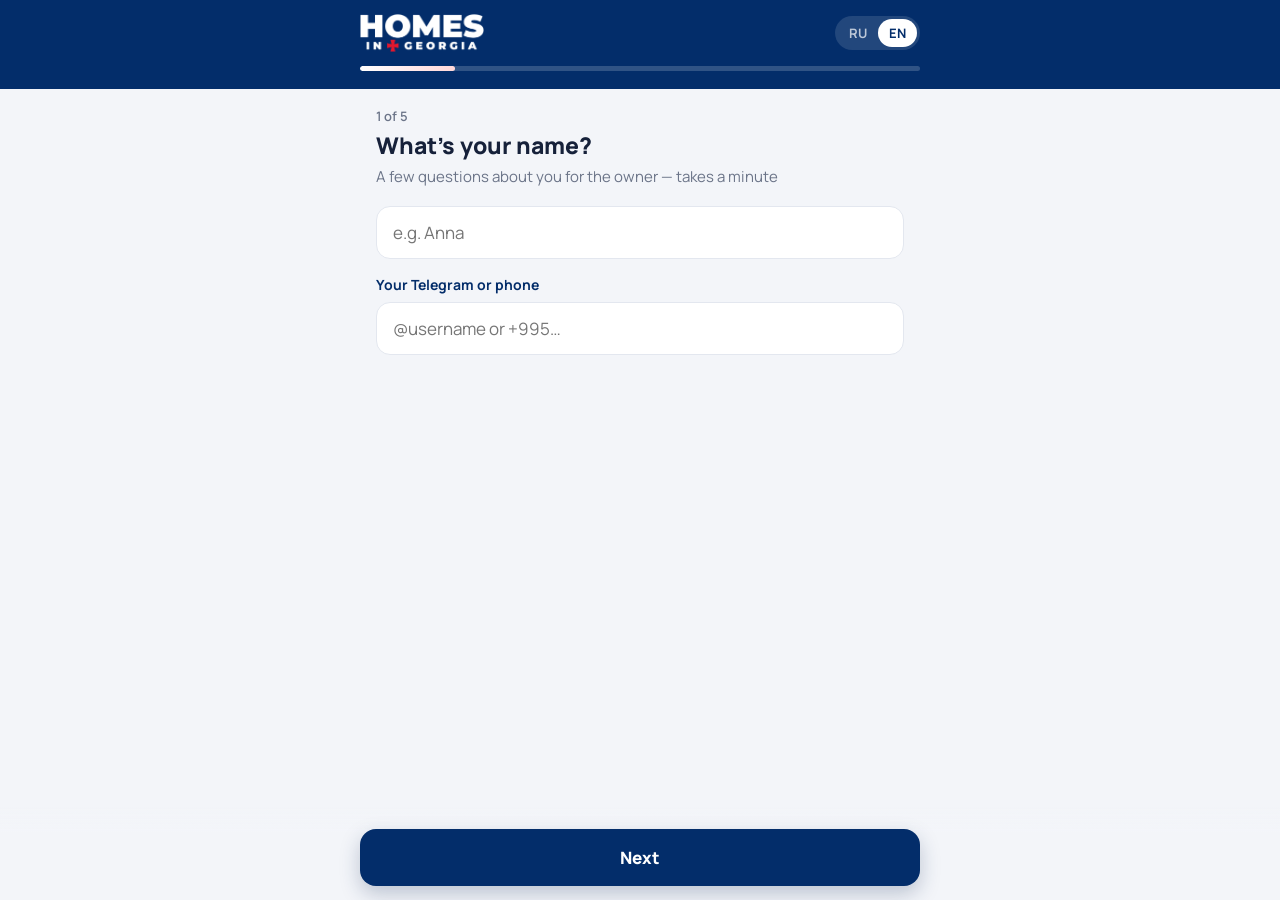
==== commit a1f78dd0: "Anketa: 5 compact screens (2 questions per screen), comment field instead of wishes Co-Authored-By: " ====
--- a/anketa/index.html
+++ b/anketa/index.html
@@ -84,6 +84,15 @@
 .done{text-align:center;padding:30px 10px}
 .done .big{width:76px;height:76px;border-radius:50%;background:#e7f7ee;color:var(--ok);display:grid;place-items:center;margin:0 auto 14px;font-size:38px}
 
+.q{font-size:19px;font-weight:800;margin:0 0 12px;line-height:1.25}
+.blk+.blk{margin-top:26px;padding-top:22px;border-top:1px solid var(--line)}
+.chips.sm{gap:8px}
+.chips.sm .chip{padding:9px 13px;font-size:15px;min-height:42px;border-radius:12px}
+.chips.sm .chip .e{font-size:17px}
+.field.sm{padding:11px 14px;font-size:16px;border-radius:12px;margin-top:10px}
+textarea.field.sm{min-height:70px}
+.sub .field.sm{margin-top:0}
+.stepper.sm{padding:10px;gap:18px}.stepper.sm button{width:44px;height:44px;font-size:24px}.stepper.sm output{font-size:32px}
 /* bottom bar */
 .bar{position:fixed;left:0;right:0;bottom:0;background:linear-gradient(180deg,rgba(243,245,249,0),var(--bg) 28%);padding:22px 16px calc(14px + env(safe-area-inset-bottom))}
 .bar-in{max-width:560px;margin:0 auto;display:flex;gap:10px}
@@ -110,7 +119,7 @@
 <main id="app">
 
 
-  <!-- 1 name -->
+  <!-- 1 name + contact -->
   <section class="step" data-s="name">
     <div class="count"></div>
     <h2 data-t="nameT">Как к вам обращаться?</h2>
@@ -122,96 +131,80 @@
     </div>
   </section>
 
-  <!-- 2 country -->
-  <section class="step" data-s="country">
+  <!-- 2 about: citizenship + job -->
+  <section class="step" data-s="about">
     <div class="count"></div>
-    <h2 data-t="cT">Ваше гражданство</h2>
-    <p class="hint" data-t="cH">Выберите или впишите свою страну</p>
-    <div class="chips" data-single="country" data-free="countryX"></div>
-    <div class="sub"><input class="field" id="countryX" data-ph="cPh" placeholder="Другая страна…"></div>
-  </section>
-
-  <!-- 3 job -->
-  <section class="step" data-s="job">
-    <div class="count"></div>
-    <h2 data-t="jT">Чем вы занимаетесь?</h2>
-    <p class="hint" data-t="jH">Собственникам важно понимать, кто будет жить в квартире</p>
-    <div class="chips col" data-single="job" data-free="jobX"></div>
-    <div class="sub"><input class="field" id="jobX" data-ph="jPh" placeholder="Или напишите свой вариант"></div>
-  </section>
-
-  <!-- 4 who -->
+    <div class="blk">
+      <div class="q" data-t="cT">Ваше гражданство</div>
+      <div class="chips sm" data-single="country" data-free="countryX"></div>
+      <input class="field sm" id="countryX" data-ph="cPh" placeholder="Другая страна…">
+    </div>
+    <div class="blk">
+      <div class="q" data-t="jT">Чем вы занимаетесь?</div>
+      <div class="chips sm" data-single="job" data-free="jobX"></div>
+      <input class="field sm" id="jobX" data-ph="jPh" placeholder="Свой вариант…">
+    </div>
+  </section>
+
+  <!-- 3 who + pets -->
   <section class="step" data-s="who">
     <div class="count"></div>
-    <h2 data-t="whoT">Кто будет жить в квартире?</h2>
-    <div class="chips col" data-single="who"></div>
-    <div class="sub hide" id="whoKids">
-      <label data-t="kL">Сколько детей и какого возраста?</label>
-      <input class="field" id="kidsX" data-ph="kPh" placeholder="Например: 1 — 8 месяцев">
-    </div>
-    <div class="sub hide" id="whoCount">
-      <label data-t="peT">Сколько всего человек?</label>
-      <div class="stepper">
-        <button type="button" data-d="-1" aria-label="−">−</button>
-        <output id="people">1</output>
-        <button type="button" data-d="1" aria-label="+">+</button>
+    <div class="blk">
+      <div class="q" data-t="whoT">Кто будет жить?</div>
+      <div class="chips sm" data-single="who"></div>
+      <div class="sub hide" id="whoKids">
+        <label data-t="kL">Сколько детей и какого возраста?</label>
+        <input class="field sm" id="kidsX" data-ph="kPh" placeholder="Например: 1 — 8 месяцев">
       </div>
-    </div>
-  </section>
-
-  <!-- 6 pets -->
-  <section class="step" data-s="pets">
+      <div class="sub hide" id="whoCount">
+        <label data-t="peT">Сколько всего человек?</label>
+        <div class="stepper sm">
+          <button type="button" data-d="-1" aria-label="−">−</button>
+          <output id="people">1</output>
+          <button type="button" data-d="1" aria-label="+">+</button>
+        </div>
+      </div>
+    </div>
+    <div class="blk">
+      <div class="q" data-t="aT">Домашние животные</div>
+      <div class="chips sm" data-single="pets"></div>
+      <div class="sub hide" id="petsMore">
+        <input class="field sm" id="petsX" data-ph="aPh" placeholder="Кто и какого размера: кот, 4 кг / шпиц">
+        <div class="note"><span>📸</span><span data-t="aN">Пришлите фото питомца в чат — собственники так соглашаются гораздо охотнее.</span></div>
+      </div>
+    </div>
+  </section>
+
+  <!-- 4 term + move-in -->
+  <section class="step" data-s="dates">
     <div class="count"></div>
-    <h2 data-t="aT">Есть ли домашние животные?</h2>
-    <div class="chips" data-single="pets"></div>
-    <div class="sub hide" id="petsMore">
-      <label data-t="aL">Кто и какого размера?</label>
-      <input class="field" id="petsX" data-ph="aPh" placeholder="Например: кот, 4 кг / шпиц">
-      <div class="note"><span>📸</span><span data-t="aN">Пожалуйста, пришлите фото питомца в чат вместе с анкетой — собственники так соглашаются гораздо охотнее.</span></div>
-    </div>
-  </section>
-
-
-  <!-- 8 term -->
-  <section class="step" data-s="term">
-    <div class="count"></div>
-    <h2 data-t="tT">На какой срок аренда?</h2>
-    <div class="chips" data-single="term"></div>
-  </section>
-
-  <!-- 9 date -->
-  <section class="step" data-s="date">
-    <div class="count"></div>
-    <h2 data-t="dT">Когда хотите заселиться?</h2>
-    <div class="chips col" data-single="date"></div>
-    <div class="sub hide" id="dateMore">
-      <input class="field" type="date" id="dateX">
-    </div>
-  </section>
-
-  <!-- 10 viewing -->
+    <div class="blk">
+      <div class="q" data-t="tT">На какой срок аренда?</div>
+      <div class="chips sm" data-single="term"></div>
+    </div>
+    <div class="blk">
+      <div class="q" data-t="dT">Когда хотите заселиться?</div>
+      <div class="chips sm" data-single="date"></div>
+      <div class="sub hide" id="dateMore"><input class="field sm" type="date" id="dateX"></div>
+    </div>
+  </section>
+
+  <!-- 5 viewing + comment -->
   <section class="step" data-s="view">
     <div class="count"></div>
-    <h2 data-t="vT">Когда удобно посмотреть квартиру?</h2>
-    <p class="hint" data-t="multi">Можно выбрать несколько</p>
-    <div class="chips" data-multi="vday"></div>
-    <div class="sub">
-      <label data-t="vtL">В какое время?</label>
-      <div class="chips" data-multi="vtime"></div>
-    </div>
-    <div class="sub"><input class="field" id="viewX" data-ph="vPh" placeholder="Уточнение, например: после 18:00"></div>
-  </section>
-
-  <!-- 11 wishes -->
-  <section class="step" data-s="wish">
-    <div class="count"></div>
-    <h2 data-t="wT">Что важно в квартире?</h2>
-    <p class="hint" data-t="wH">Выберите всё, что важно. Если неважно — просто жмите «Далее»</p>
-    <div class="chips" data-multi="wish"></div>
-    <div class="sub"><textarea class="field" id="wishX" data-ph="wPh" placeholder="Район, этаж, что-то ещё…"></textarea></div>
-  </section>
-
-  <!-- 12 summary -->
+    <div class="blk">
+      <div class="q" data-t="vT">Когда удобно посмотреть квартиру?</div>
+      <div class="chips sm" data-multi="vday"></div>
+      <div class="chips sm" data-multi="vtime" style="margin-top:10px"></div>
+      <input class="field sm" id="viewX" data-ph="vPh" placeholder="Уточнение, например: после 18:00">
+    </div>
+    <div class="blk">
+      <div class="q" data-t="wT">Вопрос или пожелание</div>
+      <textarea class="field sm" id="wishX" data-ph="wPh" placeholder="Необязательно: торг по цене, срок, что-то ещё…"></textarea>
+    </div>
+  </section>
+
+  <!-- summary -->
   <section class="step" data-s="sum">
     <h2 data-t="sT">Проверьте и отправьте</h2>
     <p class="hint" data-t="sH">Нажмите на строку, чтобы исправить</p>
@@ -265,15 +258,15 @@
 const T = {
 ru:{start:'Начать',next:'Далее',finish:'Посмотреть ответы',skip:'Пропустить',
 nameT:'Как к вам обращаться?',nameH:'Пара вопросов о вас для собственника — займёт минуту',namePh:'Например, Анна',
-cT:'Ваше гражданство',cH:'Выберите или впишите свою страну',cPh:'Другая страна…',
-jT:'Чем вы занимаетесь?',jH:'Собственникам важно понимать, кто будет жить в квартире',jPh:'Или напишите свой вариант',
-whoT:'Кто будет жить в квартире?',peT:'Сколько всего человек?',
+cT:'Ваше гражданство',cPh:'Другая страна…',
+jT:'Чем вы занимаетесь?',jPh:'Свой вариант…',
+whoT:'Кто будет жить?',peT:'Сколько всего человек?',
 kL:'Сколько детей и какого возраста?',kPh:'Например: 1 — 8 месяцев',
-aT:'Есть ли домашние животные?',aL:'Кто и какого размера?',aPh:'Например: кот, 4 кг / шпиц',aN:'Пожалуйста, пришлите фото питомца в чат вместе с анкетой — собственники так соглашаются гораздо охотнее.',
+aT:'Домашние животные',aL:'Кто и какого размера?',aPh:'Кто и какого размера: кот, 4 кг / шпиц',aN:'Пожалуйста, пришлите фото питомца в чат вместе с анкетой — собственники так соглашаются гораздо охотнее.',
 bT:'Комфортный бюджет в месяц',bH:'В долларах США',bPh:'Или своя сумма, $',
 tT:'На какой срок аренда?',dT:'Когда хотите заселиться?',
 vT:'Когда удобно посмотреть квартиру?',vtL:'В какое время?',multi:'Можно выбрать несколько',vPh:'Уточнение, например: после 18:00',
-wT:'Что важно в квартире?',wH:'Выберите всё, что важно. Если неважно — просто жмите «Далее»',wPh:'Район, этаж, что-то ещё…',
+wT:'Вопрос или пожелание',wH:'Выберите всё, что важно. Если неважно — просто жмите «Далее»',wPh:'Необязательно: торг по цене, срок, что-то ещё…',
 sT:'Проверьте и отправьте',sH:'Нажмите на строку, чтобы исправить',toApi:'Отправить анкету',ctL:'Ваш Telegram или телефон',ctPh:'@ник или +995…',sendErr:'Не удалось отправить. Попробуйте ещё раз или отправьте в Telegram.',toTg:'Отправить в Telegram',toWa:'Отправить в WhatsApp',copy:'Скопировать текст',copied:'Текст скопирован',
 okT:'Спасибо!',okH:'Анкета у менеджера. Он свяжется с вами, чтобы договориться о показе.',again:'Вернуться к анкете',
 of:'из',empty:'не указано',
@@ -286,19 +279,19 @@
 date:['⚡ Как можно скорее','📅 В течение 2 недель','🗓 В течение месяца','📍 Конкретная дата'],
 vday:['Сегодня','Завтра','Послезавтра','На этой неделе'],vtime:['🌅 Утро','☀️ День','🌆 Вечер','🕐 Любое время'],
 wish:['🌿 Балкон','❄️ Кондиционер','🍽 Посудомойка','🧺 Стиральная машина','🛗 Лифт','🚗 Парковка','🚇 Рядом метро','🏗 Новостройка','💻 Рабочее место','🛁 Ванна','🔥 Центр. отопление','🌇 Красивый вид']},
-L:{head:'АНКЕТА КЛИЕНТА',flat:'Квартира',contact:'Контакт',name:'Имя',country:'Страна / гражданство',job:'Род деятельности',people:'Проживающих',kids:'Дети',pets:'Животные',budget:'Бюджет',term:'Срок аренды',date:'Дата заселения',view:'Удобное время показа',wish:'Особые требования',no:'Нет',petPhoto:'(фото пришлю в чат)'}
+L:{head:'АНКЕТА КЛИЕНТА',flat:'Квартира',contact:'Контакт',name:'Имя',country:'Страна / гражданство',job:'Род деятельности',people:'Проживающих',kids:'Дети',pets:'Животные',budget:'Бюджет',term:'Срок аренды',date:'Дата заселения',view:'Удобное время показа',wish:'Комментарий клиента',no:'Нет',petPhoto:'(фото пришлю в чат)'}
 },
 en:{start:'Start',next:'Next',finish:'Review answers',skip:'Skip',
 nameT:'What’s your name?',nameH:'A few questions about you for the owner — takes a minute',namePh:'e.g. Anna',
-cT:'Your citizenship',cH:'Pick or type your country',cPh:'Another country…',
-jT:'What do you do?',jH:'Owners like to know who will live in the apartment',jPh:'Or type your own',
-whoT:'Who will live in the apartment?',peT:'How many people in total?',
+cT:'Your citizenship',cPh:'Another country…',
+jT:'What do you do?',jPh:'Your own…',
+whoT:'Who will live there?',peT:'How many people in total?',
 kL:'How many children and how old?',kPh:'e.g. 1 — 8 months old',
-aT:'Any pets?',aL:'What kind and what size?',aPh:'e.g. cat, 4 kg / small dog',aN:'Please send a photo of your pet in the chat along with the form — owners agree much more readily.',
+aT:'Pets',aL:'What kind and what size?',aPh:'What kind and size: cat, 4 kg / small dog',aN:'Please send a photo of your pet in the chat along with the form — owners agree much more readily.',
 bT:'Comfortable monthly budget',bH:'In US dollars',bPh:'Or your own amount, $',
 tT:'Rental period?',dT:'When would you like to move in?',
 vT:'When can you view the apartment?',vtL:'What time?',multi:'You can pick several',vPh:'Details, e.g. after 6 pm',
-wT:'What matters in the apartment?',wH:'Pick anything important. If nothing — just tap “Next”',wPh:'District, floor, anything else…',
+wT:'Question or request',wH:'Pick anything important. If nothing — just tap “Next”',wPh:'Optional: price offer, term, anything else…',
 sT:'Check and send',sH:'Tap a row to edit it',toApi:'Send the form',ctL:'Your Telegram or phone',ctPh:'@username or +995…',sendErr:'Could not send. Try again or send via Telegram.',toTg:'Send via Telegram',toWa:'Send via WhatsApp',copy:'Copy text',copied:'Copied',
 okT:'Thank you!',okH:'Your manager has the form and will contact you to arrange a viewing.',again:'Back to the form',
 of:'of',empty:'not specified',
@@ -311,7 +304,7 @@
 date:['⚡ As soon as possible','📅 Within 2 weeks','🗓 Within a month','📍 Specific date'],
 vday:['Today','Tomorrow','Day after tomorrow','This week'],vtime:['🌅 Morning','☀️ Afternoon','🌆 Evening','🕐 Any time'],
 wish:['🌿 Balcony','❄️ Air conditioning','🍽 Dishwasher','🧺 Washing machine','🛗 Elevator','🚗 Parking','🚇 Near metro','🏗 New building','💻 Workspace','🛁 Bathtub','🔥 Central heating','🌇 Nice view']},
-L:{head:'CLIENT FORM',flat:'Apartment',contact:'Contact',name:'Name',country:'Country / citizenship',job:'Occupation',people:'Occupants',kids:'Children',pets:'Pets',budget:'Budget',term:'Rental period',date:'Move-in date',view:'Viewing time',wish:'Special requirements',no:'No',petPhoto:'(will send a photo in chat)'}
+L:{head:'CLIENT FORM',flat:'Apartment',contact:'Contact',name:'Name',country:'Country / citizenship',job:'Occupation',people:'Occupants',kids:'Children',pets:'Pets',budget:'Budget',term:'Rental period',date:'Move-in date',view:'Viewing time',wish:'Client comment',no:'No',petPhoto:'(will send a photo in chat)'}
 }};
 
 const steps=[...document.querySelectorAll('.step')];
@@ -357,13 +350,19 @@
         else{S[key]=S[key]===i?-1:i; if(box.dataset.free&&S[key]>=0){S[box.dataset.free]='';$(box.dataset.free).value=''}}
         if(key==='who'){if(S.who===0)S.people=1;else if(S.who===1)S.people=2;else if(S.who>=2&&S.people<3)S.people=3;$('people').textContent=S.people;}
         save();renderChips();reveal();updateBar();
-        if(!multi&&S[key]>=0&&autoAdvance(key))setTimeout(()=>go(1),260);
+        if(!multi&&S[key]>=0&&autoAdvance(key)&&stepDone())setTimeout(()=>go(1),300);
       };
       box.appendChild(b);
     });
   });
 }
 /* auto-advance on single choice unless a follow-up field appears */
+function stepDone(){
+  const sec=steps[cur];
+  const answered=[...sec.querySelectorAll('[data-single]')].every(b=>{const k=b.dataset.single,f=b.dataset.free;return S[k]>=0||(f&&(S[f]||'').trim())});
+  const open=['whoKids','whoCount','petsMore','dateMore'].some(id=>sec.contains($(id))&&!$(id).classList.contains('hide'));
+  return answered&&!open;
+}
 function autoAdvance(key){
   if(key==='who')return S.who<2;
   if(key==='pets')return S.pets===0;
@@ -415,11 +414,11 @@
     case 'date':if(S.date===3&&S.dateX){const d=new Date(S.dateX+'T12:00');return d.toLocaleDateString(lang==='ru'?'ru-RU':'en-GB',{day:'numeric',month:'long',year:'numeric'})}
                 return S.date>=0&&S.date!==3?o.date[S.date].replace(/^\S+\s/,''):'';
     case 'view':{const d=dayOpts(true);return [S.vday.slice().sort().map(i=>d[i]).join(', '),S.vtime.slice().sort().map(i=>o.vtime[i].replace(/^\S+\s/,'').toLowerCase()).join(', '),S.viewX.trim()].filter(Boolean).join('; ')}
-    case 'wish':return [S.wish.sort((a,b)=>a-b).map(i=>o.wish[i].replace(/^\S+\s/,'')).join(', '),S.wishX.trim()].filter(Boolean).join('; ')||(L.no);
+    case 'wish':return S.wishX.trim();
   }
 }
 const KEYS=[...(POST_URL?['flat']:[]),'name','contact','country','job','people','kids','pets','term','date','view','wish'];
-const STEP_OF={flat:'name',contact:'name',name:'name',country:'country',job:'job',people:'who',kids:'who',pets:'pets',term:'term',date:'date',view:'view',wish:'wish'};
+const STEP_OF={flat:'name',contact:'name',name:'name',country:'about',job:'about',people:'who',kids:'who',pets:'who',term:'dates',date:'dates',view:'view',wish:'view'};
 
 function message(){
   const L=T[lang].L;
@@ -456,10 +455,10 @@
 }
 function updateBar(){
   const name=ORDER[cur];
-  $('next').textContent=name==='wish'||back2sum?t('finish'):t('next');
+  $('next').textContent=name==='view'||back2sum?t('finish'):t('next');
 }
 $('next').onclick=()=>go(1);
-$('back').onclick=()=>{if(ORDER[cur]==='sum'){show(ORDER.indexOf('wish'));return}back2sum=false;go(-1)};
+$('back').onclick=()=>{if(ORDER[cur]==='sum'){show(ORDER.indexOf('view'));return}back2sum=false;go(-1)};
 document.querySelectorAll('.lang button').forEach(b=>b.onclick=()=>{lang=b.dataset.l;applyLang();show(cur)});
 
 function toast(m){const el=$('toast');el.textContent=m;el.classList.add('on');setTimeout(()=>el.classList.remove('on'),1800)}
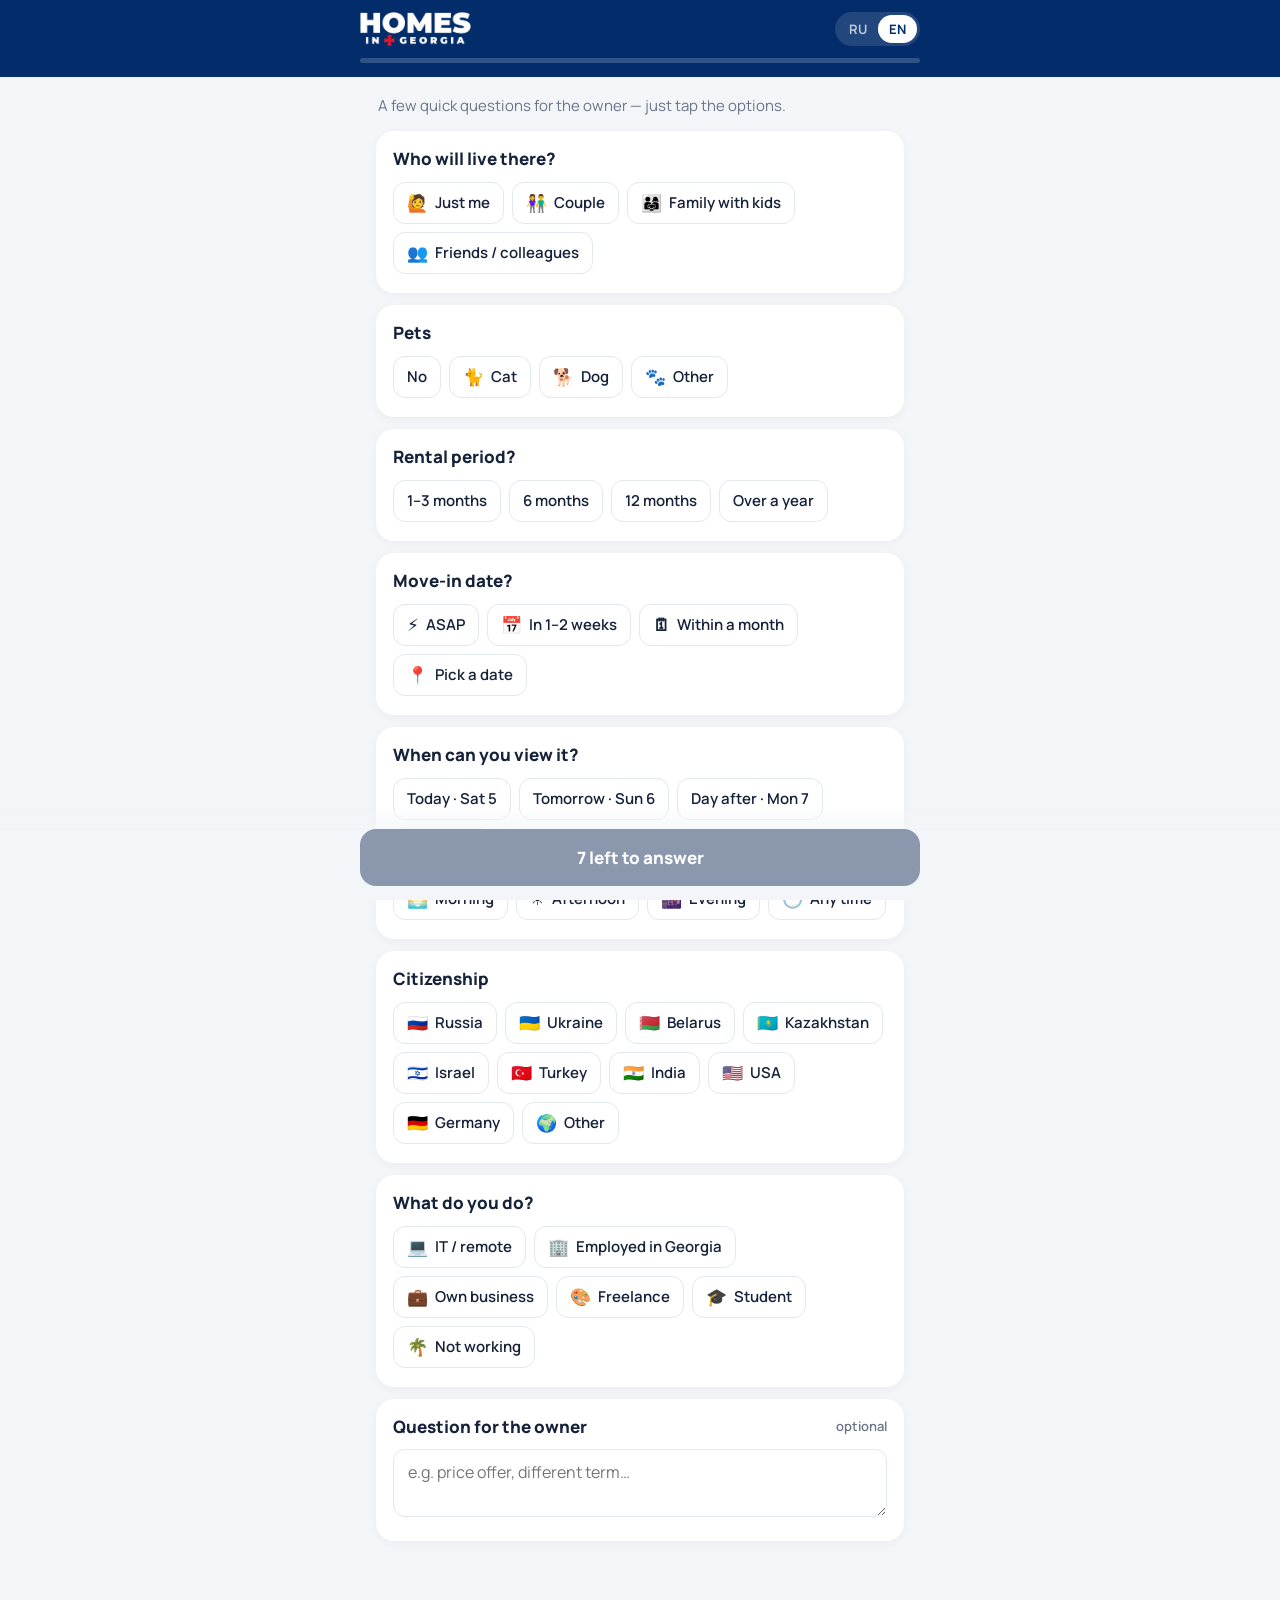
==== commit 2c8ee1df: "Anketa: single screen, no name/contact (Telegram nick auto in Mini App), tap-only Co-Authored-By: Cl" ====
--- a/anketa/index.html
+++ b/anketa/index.html
@@ -8,107 +8,73 @@
 <meta name="theme-color" content="#032D6A">
 <link rel="preconnect" href="https://fonts.googleapis.com">
 <link href="https://fonts.googleapis.com/css2?family=Manrope:wght@400;500;600;700;800&display=swap" rel="stylesheet">
+<script src="https://telegram.org/js/telegram-web-app.js"></script>
 <style>
 :root{
-  --navy:#032D6A; --navy2:#1D3560; --red:#E1262D; --bg:#F3F5F9; --card:#fff;
-  --ink:#16213a; --muted:#6b7488; --line:#e3e7ef; --chip:#f1f4f9; --ok:#1f9d55;
+  --navy:#032D6A; --red:#E1262D; --bg:#F3F5F9; --card:#fff;
+  --ink:#16213a; --muted:#6b7488; --line:#e3e7ef; --ok:#1f9d55; --warn:#E1262D;
 }
 *{box-sizing:border-box;-webkit-tap-highlight-color:transparent}
 html,body{margin:0;background:var(--bg);color:var(--ink);font-family:Manrope,system-ui,-apple-system,Segoe UI,Roboto,sans-serif}
-body{min-height:100dvh;display:flex;flex-direction:column}
 button,input,textarea{font:inherit;color:inherit}
 
-/* header */
-.top{background:var(--navy);color:#fff;padding:14px 16px 18px;padding-top:calc(14px + env(safe-area-inset-top))}
+.top{position:sticky;top:0;z-index:5;background:var(--navy);color:#fff;padding:12px 16px 14px;padding-top:calc(12px + env(safe-area-inset-top))}
 .top-row{display:flex;align-items:center;justify-content:space-between;max-width:560px;margin:0 auto}
-.logo{height:38px;width:auto;display:block}
-.brand{display:flex;align-items:center;gap:10px;font-weight:800;letter-spacing:.06em;font-size:14px}
-.brand svg{flex:none}
+.logo{height:34px;width:auto;display:block}
 .lang{display:flex;background:rgba(255,255,255,.12);border-radius:999px;padding:3px}
 .lang button{border:0;background:none;color:#fff;opacity:.7;padding:5px 11px;border-radius:999px;font-size:13px;font-weight:700;cursor:pointer}
 .lang button.on{background:#fff;color:var(--navy);opacity:1}
-.prog{max-width:560px;margin:14px auto 0;height:5px;background:rgba(255,255,255,.18);border-radius:9px;overflow:hidden}
+.prog{max-width:560px;margin:12px auto 0;height:5px;background:rgba(255,255,255,.18);border-radius:9px;overflow:hidden}
 .prog i{display:block;height:100%;width:0;background:linear-gradient(90deg,#fff,#ffd7d8);border-radius:9px;transition:width .35s ease}
 
-main{flex:1;width:100%;max-width:560px;margin:0 auto;padding:18px 16px 120px}
-.step{display:none;animation:in .35s ease}
-.step.on{display:block}
-@keyframes in{from{opacity:0;transform:translateY(10px)}to{opacity:1;transform:none}}
-.count{font-size:13px;color:var(--muted);font-weight:600;margin-bottom:6px}
-h1{font-size:26px;line-height:1.2;margin:0 0 6px;font-weight:800;letter-spacing:-.01em}
-h2{font-size:23px;line-height:1.25;margin:0 0 6px;font-weight:800}
-.hint{color:var(--muted);font-size:15px;margin:0 0 18px;line-height:1.45}
-
-/* chips */
-.chips{display:flex;flex-wrap:wrap;gap:10px}
-.chip{border:1.5px solid var(--line);background:var(--card);border-radius:14px;padding:13px 16px;font-size:16px;font-weight:600;cursor:pointer;transition:.15s;display:flex;align-items:center;gap:8px;min-height:50px}
-.chip:active{transform:scale(.97)}
+main{max-width:560px;margin:0 auto;padding:16px 16px 130px}
+.intro{font-size:15px;color:var(--muted);margin:2px 2px 14px;line-height:1.45}
+.card{background:var(--card);border-radius:18px;padding:16px 16px 18px;margin-bottom:12px;box-shadow:0 2px 10px rgba(20,35,70,.04);border:1.5px solid transparent;transition:border-color .2s}
+.card.miss{border-color:var(--warn);animation:shake .35s}
+@keyframes shake{25%{transform:translateX(-5px)}75%{transform:translateX(5px)}}
+.q{display:flex;align-items:center;justify-content:space-between;gap:10px;font-size:17px;font-weight:800;margin:0 0 12px;line-height:1.25}
+.q .ok{flex:none;width:22px;height:22px;border-radius:50%;background:#e7f7ee;color:var(--ok);display:grid;place-items:center;font-size:13px;opacity:0;transform:scale(.6);transition:.2s}
+.card.done .q .ok{opacity:1;transform:none}
+.q small{font-weight:600;color:var(--muted);font-size:13px}
+
+.chips{display:flex;flex-wrap:wrap;gap:8px}
+.chips+.chips{margin-top:8px}
+.chip{border:1.5px solid var(--line);background:#fff;border-radius:12px;padding:9px 13px;font-size:15px;font-weight:600;cursor:pointer;display:flex;align-items:center;gap:7px;min-height:42px;transition:.12s}
+.chip:active{transform:scale(.96)}
 .chip.on{border-color:var(--navy);background:var(--navy);color:#fff}
-.chips.col{flex-direction:column}
-.chips.col .chip{width:100%;justify-content:flex-start}
-.chip .e{font-size:20px;line-height:1}
-
-.field{width:100%;border:1.5px solid var(--line);background:var(--card);border-radius:14px;padding:14px 16px;font-size:17px;outline:none;transition:.15s}
-.field:focus{border-color:var(--navy);box-shadow:0 0 0 4px rgba(29,53,96,.1)}
-textarea.field{min-height:96px;resize:vertical}
-.sub{margin-top:16px}
-.sub label{display:block;font-size:14px;font-weight:700;margin:0 0 8px;color:var(--navy)}
+.chip .e{font-size:17px;line-height:1}
+
+.more{margin-top:12px}
 .hide{display:none!important}
-
-/* stepper */
-.stepper{display:flex;align-items:center;justify-content:center;gap:22px;background:var(--card);border:1.5px solid var(--line);border-radius:20px;padding:18px}
-.stepper button{width:56px;height:56px;border-radius:50%;border:0;background:var(--chip);font-size:28px;font-weight:700;color:var(--navy);cursor:pointer}
-.stepper button:active{background:#e3e8f1}
-.stepper output{font-size:44px;font-weight:800;min-width:70px;text-align:center;color:var(--navy)}
-
-.note{display:flex;gap:10px;align-items:flex-start;background:#fff6e6;border-radius:14px;padding:12px 14px;font-size:14px;line-height:1.45;margin-top:14px;color:#6b4b00}
-
-/* intro */
-.hero{background:var(--card);border-radius:22px;padding:24px 20px;box-shadow:0 6px 24px rgba(20,35,70,.06)}
-.perks{list-style:none;padding:0;margin:18px 0 0;display:grid;gap:10px}
-.perks li{display:flex;gap:10px;align-items:center;font-size:15px;font-weight:600}
-.perks b{width:30px;height:30px;border-radius:10px;background:var(--chip);display:grid;place-items:center;flex:none}
-
-/* summary */
-.sum{background:var(--card);border-radius:20px;padding:6px 18px;box-shadow:0 6px 24px rgba(20,35,70,.06)}
-.row{display:flex;justify-content:space-between;gap:14px;padding:13px 0;border-bottom:1px solid var(--line);font-size:15px;cursor:pointer}
-.row:last-child{border:0}
-.row span{color:var(--muted);flex:none}
-.row b{text-align:right;font-weight:700}
-.row.empty b{color:#c4c9d4;font-weight:600}
-.send{display:grid;gap:10px;margin-top:18px}
-.btn{border:0;border-radius:16px;padding:16px;font-size:17px;font-weight:800;cursor:pointer;display:flex;align-items:center;justify-content:center;gap:10px;text-decoration:none}
-.btn.tg{background:#229ED9;color:#fff}
-.btn.wa{background:#25D366;color:#fff}
-.btn.ghost{background:var(--card);border:1.5px solid var(--line);color:var(--navy)}
-.done{text-align:center;padding:30px 10px}
-.done .big{width:76px;height:76px;border-radius:50%;background:#e7f7ee;color:var(--ok);display:grid;place-items:center;margin:0 auto 14px;font-size:38px}
-
-.q{font-size:19px;font-weight:800;margin:0 0 12px;line-height:1.25}
-.blk+.blk{margin-top:26px;padding-top:22px;border-top:1px solid var(--line)}
-.chips.sm{gap:8px}
-.chips.sm .chip{padding:9px 13px;font-size:15px;min-height:42px;border-radius:12px}
-.chips.sm .chip .e{font-size:17px}
-.field.sm{padding:11px 14px;font-size:16px;border-radius:12px;margin-top:10px}
-textarea.field.sm{min-height:70px}
-.sub .field.sm{margin-top:0}
-.stepper.sm{padding:10px;gap:18px}.stepper.sm button{width:44px;height:44px;font-size:24px}.stepper.sm output{font-size:32px}
-/* bottom bar */
-.bar{position:fixed;left:0;right:0;bottom:0;background:linear-gradient(180deg,rgba(243,245,249,0),var(--bg) 28%);padding:22px 16px calc(14px + env(safe-area-inset-bottom))}
-.bar-in{max-width:560px;margin:0 auto;display:flex;gap:10px}
-.next{flex:1;border:0;border-radius:16px;background:var(--navy);color:#fff;font-size:17px;font-weight:800;padding:17px;cursor:pointer;box-shadow:0 8px 20px rgba(29,53,96,.25)}
-.next:disabled{opacity:.35;box-shadow:none}
-.back{width:58px;border:1.5px solid var(--line);background:var(--card);border-radius:16px;font-size:22px;color:var(--navy);cursor:pointer}
-.skip{display:block;margin:16px auto 0;background:none;border:0;color:var(--muted);font-size:15px;font-weight:600;text-decoration:underline;text-underline-offset:3px;cursor:pointer}
-.toast{position:fixed;left:50%;bottom:110px;transform:translateX(-50%) translateY(20px);background:var(--ink);color:#fff;padding:11px 18px;border-radius:12px;font-size:14px;font-weight:600;opacity:0;transition:.25s;pointer-events:none;z-index:9}
-.toast.on{opacity:1;transform:translateX(-50%)}
+.field{width:100%;border:1.5px solid var(--line);background:#fff;border-radius:12px;padding:11px 14px;font-size:16px;outline:none}
+.field:focus{border-color:var(--navy);box-shadow:0 0 0 4px rgba(3,45,106,.08)}
+textarea.field{min-height:64px;resize:vertical}
+.row2{display:flex;gap:10px;align-items:center}
+.row2 .lbl{flex:1;font-size:14px;font-weight:700;color:var(--navy)}
+.stepper{display:flex;align-items:center;gap:6px;background:#f1f4f9;border-radius:12px;padding:4px;flex:none}
+.stepper button{width:38px;height:38px;border-radius:10px;border:0;background:#fff;font-size:22px;font-weight:700;color:var(--navy);cursor:pointer}
+.stepper output{min-width:32px;text-align:center;font-size:20px;font-weight:800;color:var(--navy)}
+.more .field+.row2,.row2+.field{margin-top:10px}
+.note{display:flex;gap:8px;align-items:flex-start;background:#fff6e6;border-radius:12px;padding:10px 12px;font-size:13.5px;line-height:1.4;margin-top:10px;color:#6b4b00}
+
+.bar{position:fixed;left:0;right:0;bottom:0;z-index:6;background:linear-gradient(180deg,rgba(243,245,249,0),var(--bg) 30%);padding:22px 16px calc(14px + env(safe-area-inset-bottom))}
+.send{display:flex;align-items:center;justify-content:center;gap:10px;max-width:560px;margin:0 auto;width:100%;border:0;border-radius:16px;background:var(--navy);color:#fff;font-size:17px;font-weight:800;padding:17px;cursor:pointer;box-shadow:0 8px 20px rgba(3,45,106,.25);text-decoration:none;transition:.2s}
+.send.wait{background:#8a97ad;box-shadow:none}
+
+.thanks{display:none;text-align:center;padding:60px 20px}
+.thanks .big{width:80px;height:80px;border-radius:50%;background:#e7f7ee;color:var(--ok);display:grid;place-items:center;margin:0 auto 16px;font-size:40px}
+.thanks h2{font-size:24px;margin:0 0 8px}
+.thanks p{color:var(--muted);font-size:16px;line-height:1.45;margin:0 0 20px}
+.thanks button{background:none;border:0;color:var(--muted);text-decoration:underline;font-size:15px;cursor:pointer}
+body.sent main,body.sent .bar{display:none}
+body.sent .thanks{display:block}
 </style>
 </head>
 <body>
 
 <header class="top">
   <div class="top-row">
-    <img class="logo" src="logo.png" alt="Homes in Georgia" width="133" height="41">
+    <img class="logo" src="logo.png" alt="Homes in Georgia" width="118" height="36">
     <div class="lang" role="group" aria-label="Language">
       <button data-l="ru" class="on">RU</button><button data-l="en">EN</button>
     </div>
@@ -116,373 +82,244 @@
   <div class="prog"><i id="prog"></i></div>
 </header>
 
-<main id="app">
-
-
-  <!-- 1 name + contact -->
-  <section class="step" data-s="name">
-    <div class="count"></div>
-    <h2 data-t="nameT">Как к вам обращаться?</h2>
-    <p class="hint" data-t="nameH">Пара вопросов о вас для собственника — займёт минуту</p>
-    <input class="field" id="name" autocomplete="given-name" data-ph="namePh" placeholder="Например, Анна">
-    <div class="sub" id="contactBox">
-      <label data-t="ctL">Ваш Telegram или телефон</label>
-      <input class="field" id="contact" autocomplete="tel" data-ph="ctPh" placeholder="@ник или +995…">
-    </div>
-  </section>
-
-  <!-- 2 about: citizenship + job -->
-  <section class="step" data-s="about">
-    <div class="count"></div>
-    <div class="blk">
-      <div class="q" data-t="cT">Ваше гражданство</div>
-      <div class="chips sm" data-single="country" data-free="countryX"></div>
-      <input class="field sm" id="countryX" data-ph="cPh" placeholder="Другая страна…">
-    </div>
-    <div class="blk">
-      <div class="q" data-t="jT">Чем вы занимаетесь?</div>
-      <div class="chips sm" data-single="job" data-free="jobX"></div>
-      <input class="field sm" id="jobX" data-ph="jPh" placeholder="Свой вариант…">
-    </div>
-  </section>
-
-  <!-- 3 who + pets -->
-  <section class="step" data-s="who">
-    <div class="count"></div>
-    <div class="blk">
-      <div class="q" data-t="whoT">Кто будет жить?</div>
-      <div class="chips sm" data-single="who"></div>
-      <div class="sub hide" id="whoKids">
-        <label data-t="kL">Сколько детей и какого возраста?</label>
-        <input class="field sm" id="kidsX" data-ph="kPh" placeholder="Например: 1 — 8 месяцев">
-      </div>
-      <div class="sub hide" id="whoCount">
-        <label data-t="peT">Сколько всего человек?</label>
-        <div class="stepper sm">
-          <button type="button" data-d="-1" aria-label="−">−</button>
-          <output id="people">1</output>
-          <button type="button" data-d="1" aria-label="+">+</button>
-        </div>
+<main>
+  <p class="intro" data-t="intro">Пара вопросов о вас для собственника — просто нажимайте на варианты.</p>
+
+  <section class="card" data-q="who">
+    <div class="q"><span data-t="whoT">Кто будет жить?</span><span class="ok">✓</span></div>
+    <div class="chips" data-single="who"></div>
+    <div class="more hide" id="whoMore">
+      <input class="field" id="kidsX" data-ph="kPh" placeholder="Возраст детей, напр. 8 мес.">
+      <div class="row2"><span class="lbl" data-t="pplL">Всего человек</span>
+        <div class="stepper"><button type="button" data-d="-1" aria-label="−">−</button><output id="people">3</output><button type="button" data-d="1" aria-label="+">+</button></div>
       </div>
     </div>
-    <div class="blk">
-      <div class="q" data-t="aT">Домашние животные</div>
-      <div class="chips sm" data-single="pets"></div>
-      <div class="sub hide" id="petsMore">
-        <input class="field sm" id="petsX" data-ph="aPh" placeholder="Кто и какого размера: кот, 4 кг / шпиц">
-        <div class="note"><span>📸</span><span data-t="aN">Пришлите фото питомца в чат — собственники так соглашаются гораздо охотнее.</span></div>
-      </div>
+  </section>
+
+  <section class="card" data-q="pets">
+    <div class="q"><span data-t="petsT">Домашние животные</span><span class="ok">✓</span></div>
+    <div class="chips" data-single="pets"></div>
+    <div class="more hide" id="petsMore">
+      <input class="field" id="petsX" data-ph="petsPh" placeholder="Размер / порода (необязательно)">
+      <div class="note"><span>📸</span><span data-t="petsN">Пришлите фото питомца в чат — собственники так соглашаются охотнее.</span></div>
     </div>
   </section>
 
-  <!-- 4 term + move-in -->
-  <section class="step" data-s="dates">
-    <div class="count"></div>
-    <div class="blk">
-      <div class="q" data-t="tT">На какой срок аренда?</div>
-      <div class="chips sm" data-single="term"></div>
-    </div>
-    <div class="blk">
-      <div class="q" data-t="dT">Когда хотите заселиться?</div>
-      <div class="chips sm" data-single="date"></div>
-      <div class="sub hide" id="dateMore"><input class="field sm" type="date" id="dateX"></div>
-    </div>
-  </section>
-
-  <!-- 5 viewing + comment -->
-  <section class="step" data-s="view">
-    <div class="count"></div>
-    <div class="blk">
-      <div class="q" data-t="vT">Когда удобно посмотреть квартиру?</div>
-      <div class="chips sm" data-multi="vday"></div>
-      <div class="chips sm" data-multi="vtime" style="margin-top:10px"></div>
-      <input class="field sm" id="viewX" data-ph="vPh" placeholder="Уточнение, например: после 18:00">
-    </div>
-    <div class="blk">
-      <div class="q" data-t="wT">Вопрос или пожелание</div>
-      <textarea class="field sm" id="wishX" data-ph="wPh" placeholder="Необязательно: торг по цене, срок, что-то ещё…"></textarea>
-    </div>
-  </section>
-
-  <!-- summary -->
-  <section class="step" data-s="sum">
-    <h2 data-t="sT">Проверьте и отправьте</h2>
-    <p class="hint" data-t="sH">Нажмите на строку, чтобы исправить</p>
-    <div class="sum" id="sum"></div>
-    <div class="send">
-      <button class="btn tg hide" id="sendApi" type="button" style="background:var(--navy)"><span data-t="toApi">Отправить анкету</span></button>
-      <a class="btn tg" id="sendTg" href="#" target="_blank" rel="noopener">
-        <svg width="22" height="22" viewBox="0 0 24 24" fill="#fff" aria-hidden="true"><path d="M21.9 4.3 18.7 19.4c-.2 1-.9 1.3-1.7.8l-4.8-3.5-2.3 2.2c-.3.3-.5.5-1 .5l.3-4.9 8.9-8c.4-.3-.1-.5-.6-.2L6.5 13.2 1.8 11.7c-1-.3-1-1 .2-1.5L20.5 3c.9-.3 1.6.2 1.4 1.3Z"/></svg>
-        <span data-t="toTg">Отправить в Telegram</span></a>
-      <a class="btn wa hide" id="sendWa" href="#" target="_blank" rel="noopener"><span data-t="toWa">Отправить в WhatsApp</span></a>
-      <button class="btn ghost" id="copy" type="button"><span data-t="copy">Скопировать текст</span></button>
-    </div>
-  </section>
-
-  <!-- 13 done -->
-  <section class="step" data-s="done">
-    <div class="done">
-      <div class="big">✓</div>
-      <h2 data-t="okT">Спасибо!</h2>
-      <p class="hint" data-t="okH">Анкета у менеджера. Он свяжется с вами, чтобы договориться о показе.</p>
-      <button class="skip" id="again" type="button" data-t="again">Вернуться к анкете</button>
-    </div>
+  <section class="card" data-q="term">
+    <div class="q"><span data-t="termT">На какой срок?</span><span class="ok">✓</span></div>
+    <div class="chips" data-single="term"></div>
+  </section>
+
+  <section class="card" data-q="date">
+    <div class="q"><span data-t="dateT">Когда заселиться?</span><span class="ok">✓</span></div>
+    <div class="chips" data-single="date"></div>
+    <div class="more hide" id="dateMore"><input class="field" type="date" id="dateX"></div>
+  </section>
+
+  <section class="card" data-q="view">
+    <div class="q"><span data-t="viewT">Когда удобно посмотреть?</span><span class="ok">✓</span></div>
+    <div class="chips" data-multi="vday"></div>
+    <div class="chips" data-multi="vtime"></div>
+  </section>
+
+  <section class="card" data-q="country">
+    <div class="q"><span data-t="countryT">Гражданство</span><span class="ok">✓</span></div>
+    <div class="chips" data-single="country"></div>
+    <div class="more hide" id="countryMore"><input class="field" id="countryX" data-ph="countryPh" placeholder="Какая страна?"></div>
+  </section>
+
+  <section class="card" data-q="job">
+    <div class="q"><span data-t="jobT">Чем занимаетесь?</span><span class="ok">✓</span></div>
+    <div class="chips" data-single="job"></div>
+  </section>
+
+  <section class="card" data-q="note">
+    <div class="q"><span data-t="noteT">Вопрос собственнику</span><small data-t="opt">необязательно</small></div>
+    <textarea class="field" id="noteX" data-ph="notePh" placeholder="Например: торг по цене, другой срок…"></textarea>
   </section>
 </main>
 
-<div class="bar" id="bar">
-  <div class="bar-in">
-    <button class="back hide" id="back" type="button" aria-label="Назад">←</button>
-    <button class="next" id="next" type="button" data-t="next">Далее</button>
-  </div>
+<div class="bar"><a class="send wait" id="send" href="#" target="_blank" rel="noopener"></a></div>
+
+<div class="thanks">
+  <div class="big">✓</div>
+  <h2 data-t="okT">Спасибо!</h2>
+  <p data-t="okH">Менеджер свяжется с вами, чтобы договориться о показе.</p>
+  <button type="button" id="again" data-t="again">Изменить ответы</button>
 </div>
-<div class="toast" id="toast"></div>
 
 <script>
-/* ===== Настройки через ссылку =====
-   ?tg=username      — Telegram менеджера (ответы откроются сразу в чате с ним)
-   ?wa=995555123456  — WhatsApp менеджера (появится вторая кнопка)
-   ?lang=en          — язык по умолчанию
-   Предзаполнение:   ?people=2&term=12&country=Россия
+/* ===== Параметры ссылки =====
+   ?tg=ник_оператора — ответы откроются в чате с оператором (если не настроена таблица)
+   ?post=511488      — номер поста квартиры в канале
+   ?u=@ник           — контакт клиента (если анкета открыта не из Telegram-бота)
+   ?api=…/exec       — адрес Google Apps Script (сохранение в таблицу + уведомление операторам)
+   ?lang=en          — язык
 */
-const Q = new URLSearchParams(location.search);
-const TG = (Q.get('tg')||'').replace(/^@/,'');
-const WA = (Q.get('wa')||'').replace(/\D/g,'');
-/* Куда сохранять заявки (Google-таблица + уведомление в Telegram-группу операторов).
-   Вставьте сюда адрес веб-приложения Google Apps Script (см. anketa/SETUP.md). */
-const ENDPOINT = Q.get('api') || '';
-const POST = (Q.get('post')||'').trim();          // ?post=511488 — номер поста квартиры в канале
-const CLIENT = (Q.get('u')||'').trim();           // ?u=@ник — контакт клиента, если оператор его подставил
-const POST_URL = /^\d+$/.test(POST)?`https://t.me/rent_tbilisi_ge/${POST}`:POST;
-
-const T = {
-ru:{start:'Начать',next:'Далее',finish:'Посмотреть ответы',skip:'Пропустить',
-nameT:'Как к вам обращаться?',nameH:'Пара вопросов о вас для собственника — займёт минуту',namePh:'Например, Анна',
-cT:'Ваше гражданство',cPh:'Другая страна…',
-jT:'Чем вы занимаетесь?',jPh:'Свой вариант…',
-whoT:'Кто будет жить?',peT:'Сколько всего человек?',
-kL:'Сколько детей и какого возраста?',kPh:'Например: 1 — 8 месяцев',
-aT:'Домашние животные',aL:'Кто и какого размера?',aPh:'Кто и какого размера: кот, 4 кг / шпиц',aN:'Пожалуйста, пришлите фото питомца в чат вместе с анкетой — собственники так соглашаются гораздо охотнее.',
-bT:'Комфортный бюджет в месяц',bH:'В долларах США',bPh:'Или своя сумма, $',
-tT:'На какой срок аренда?',dT:'Когда хотите заселиться?',
-vT:'Когда удобно посмотреть квартиру?',vtL:'В какое время?',multi:'Можно выбрать несколько',vPh:'Уточнение, например: после 18:00',
-wT:'Вопрос или пожелание',wH:'Выберите всё, что важно. Если неважно — просто жмите «Далее»',wPh:'Необязательно: торг по цене, срок, что-то ещё…',
-sT:'Проверьте и отправьте',sH:'Нажмите на строку, чтобы исправить',toApi:'Отправить анкету',ctL:'Ваш Telegram или телефон',ctPh:'@ник или +995…',sendErr:'Не удалось отправить. Попробуйте ещё раз или отправьте в Telegram.',toTg:'Отправить в Telegram',toWa:'Отправить в WhatsApp',copy:'Скопировать текст',copied:'Текст скопирован',
-okT:'Спасибо!',okH:'Анкета у менеджера. Он свяжется с вами, чтобы договориться о показе.',again:'Вернуться к анкете',
-of:'из',empty:'не указано',
-opt:{
-country:['🇷🇺 Россия','🇺🇦 Украина','🇧🇾 Беларусь','🇰🇿 Казахстан','🇮🇱 Израиль','🇹🇷 Турция','🇮🇳 Индия','🇺🇸 США','🇩🇪 Германия','🇬🇪 Грузия'],
-job:['💻 IT / удалённая работа','🏢 Работаю в компании в Грузии','💼 Свой бизнес','🎨 Фриланс','🎓 Учёба','🌴 На пенсии / не работаю'],
-who:['🙋 Один / одна','👫 Пара','👨‍👩‍👧 Семья с детьми','👥 Друзья / коллеги'],pets:['Нет','🐈 Кошка','🐕 Собака','🐾 Другое'],
-budget:['до $500','$500–700','$700–1000','$1000–1500','$1500+'],
-term:['1–3 месяца','6 месяцев','12 месяцев','Больше года'],
-date:['⚡ Как можно скорее','📅 В течение 2 недель','🗓 В течение месяца','📍 Конкретная дата'],
-vday:['Сегодня','Завтра','Послезавтра','На этой неделе'],vtime:['🌅 Утро','☀️ День','🌆 Вечер','🕐 Любое время'],
-wish:['🌿 Балкон','❄️ Кондиционер','🍽 Посудомойка','🧺 Стиральная машина','🛗 Лифт','🚗 Парковка','🚇 Рядом метро','🏗 Новостройка','💻 Рабочее место','🛁 Ванна','🔥 Центр. отопление','🌇 Красивый вид']},
-L:{head:'АНКЕТА КЛИЕНТА',flat:'Квартира',contact:'Контакт',name:'Имя',country:'Страна / гражданство',job:'Род деятельности',people:'Проживающих',kids:'Дети',pets:'Животные',budget:'Бюджет',term:'Срок аренды',date:'Дата заселения',view:'Удобное время показа',wish:'Комментарий клиента',no:'Нет',petPhoto:'(фото пришлю в чат)'}
-},
-en:{start:'Start',next:'Next',finish:'Review answers',skip:'Skip',
-nameT:'What’s your name?',nameH:'A few questions about you for the owner — takes a minute',namePh:'e.g. Anna',
-cT:'Your citizenship',cPh:'Another country…',
-jT:'What do you do?',jPh:'Your own…',
-whoT:'Who will live there?',peT:'How many people in total?',
-kL:'How many children and how old?',kPh:'e.g. 1 — 8 months old',
-aT:'Pets',aL:'What kind and what size?',aPh:'What kind and size: cat, 4 kg / small dog',aN:'Please send a photo of your pet in the chat along with the form — owners agree much more readily.',
-bT:'Comfortable monthly budget',bH:'In US dollars',bPh:'Or your own amount, $',
-tT:'Rental period?',dT:'When would you like to move in?',
-vT:'When can you view the apartment?',vtL:'What time?',multi:'You can pick several',vPh:'Details, e.g. after 6 pm',
-wT:'Question or request',wH:'Pick anything important. If nothing — just tap “Next”',wPh:'Optional: price offer, term, anything else…',
-sT:'Check and send',sH:'Tap a row to edit it',toApi:'Send the form',ctL:'Your Telegram or phone',ctPh:'@username or +995…',sendErr:'Could not send. Try again or send via Telegram.',toTg:'Send via Telegram',toWa:'Send via WhatsApp',copy:'Copy text',copied:'Copied',
-okT:'Thank you!',okH:'Your manager has the form and will contact you to arrange a viewing.',again:'Back to the form',
-of:'of',empty:'not specified',
-opt:{
-country:['🇷🇺 Russia','🇺🇦 Ukraine','🇧🇾 Belarus','🇰🇿 Kazakhstan','🇮🇱 Israel','🇹🇷 Turkey','🇮🇳 India','🇺🇸 USA','🇩🇪 Germany','🇬🇪 Georgia'],
-job:['💻 IT / remote work','🏢 Employed in Georgia','💼 Own business','🎨 Freelance','🎓 Student','🌴 Retired / not working'],
-who:['🙋 Just me','👫 Couple','👨‍👩‍👧 Family with children','👥 Friends / colleagues'],pets:['No','🐈 Cat','🐕 Dog','🐾 Other'],
-budget:['up to $500','$500–700','$700–1000','$1000–1500','$1500+'],
+const Q=new URLSearchParams(location.search);
+const TG=(Q.get('tg')||'').replace(/^@/,'');
+const ENDPOINT=Q.get('api')||'';
+const POST=(Q.get('post')||'').trim();
+const POST_URL=/^\d+$/.test(POST)?`https://t.me/rent_tbilisi_ge/${POST}`:POST;
+/* Если анкета открыта как мини-приложение в Telegram — ник клиента берём автоматически */
+const TWA=window.Telegram&&Telegram.WebApp&&Telegram.WebApp.initData?Telegram.WebApp:null;
+const TU=TWA&&TWA.initDataUnsafe&&TWA.initDataUnsafe.user;
+const CLIENT=TU?(TU.username?'@'+TU.username:[TU.first_name,TU.last_name].filter(Boolean).join(' ')+` (id ${TU.id})`):(Q.get('u')||'').trim();
+if(TWA){try{TWA.ready();TWA.expand()}catch(e){}}
+
+const T={
+ru:{intro:'Пара вопросов о вас для собственника — просто нажимайте на варианты.',
+whoT:'Кто будет жить?',kPh:'Возраст детей, напр. 8 мес.',pplL:'Всего человек',petsT:'Домашние животные',petsPh:'Размер / порода (необязательно)',petsN:'Пришлите фото питомца в чат — собственники так соглашаются охотнее.',
+termT:'На какой срок?',dateT:'Когда заселиться?',viewT:'Когда удобно посмотреть?',countryT:'Гражданство',countryPh:'Какая страна?',jobT:'Чем занимаетесь?',
+noteT:'Вопрос собственнику',opt:'необязательно',notePh:'Например: торг по цене, другой срок…',
+left:n=>`Осталось ответить: ${n}`,send:'Отправить',okT:'Спасибо!',okH:'Менеджер свяжется с вами, чтобы договориться о показе.',again:'Изменить ответы',
+o:{who:['🙋 Один / одна','👫 Пара','👨‍👩‍👧 Семья с детьми','👥 Друзья / коллеги'],
+pets:['Нет','🐈 Кошка','🐕 Собака','🐾 Другое'],
+term:['1–3 мес.','6 мес.','12 мес.','Больше года'],
+date:['⚡ Как можно скорее','📅 Через 1–2 недели','🗓 В течение месяца','📍 Выбрать дату'],
+vday:['Сегодня','Завтра','Послезавтра','На неделе'],vtime:['🌅 Утро','☀️ День','🌆 Вечер','🕐 Любое время'],
+country:['🇷🇺 Россия','🇺🇦 Украина','🇧🇾 Беларусь','🇰🇿 Казахстан','🇮🇱 Израиль','🇹🇷 Турция','🇮🇳 Индия','🇺🇸 США','🇩🇪 Германия','🌍 Другая'],
+job:['💻 IT / удалёнка','🏢 Работаю в Грузии','💼 Свой бизнес','🎨 Фриланс','🎓 Учёба','🌴 Не работаю']},
+L:{head:'📋 АНКЕТА КЛИЕНТА',flat:'Квартира',client:'Клиент',who:'Проживающих',kids:'Дети',pets:'Животные',term:'Срок',date:'Заселение',view:'Показ',country:'Гражданство',job:'Деятельность',note:'Вопрос',no:'Нет',photo:'(фото пришлю)',ppl:'чел.'}},
+en:{intro:'A few quick questions for the owner — just tap the options.',
+whoT:'Who will live there?',kPh:'Children’s age, e.g. 8 months',pplL:'People in total',petsT:'Pets',petsPh:'Size / breed (optional)',petsN:'Please send a photo of your pet in the chat — owners agree more readily.',
+termT:'Rental period?',dateT:'Move-in date?',viewT:'When can you view it?',countryT:'Citizenship',countryPh:'Which country?',jobT:'What do you do?',
+noteT:'Question for the owner',opt:'optional',notePh:'e.g. price offer, different term…',
+left:n=>`${n} left to answer`,send:'Send',okT:'Thank you!',okH:'Your manager will contact you to arrange a viewing.',again:'Edit answers',
+o:{who:['🙋 Just me','👫 Couple','👨‍👩‍👧 Family with kids','👥 Friends / colleagues'],
+pets:['No','🐈 Cat','🐕 Dog','🐾 Other'],
 term:['1–3 months','6 months','12 months','Over a year'],
-date:['⚡ As soon as possible','📅 Within 2 weeks','🗓 Within a month','📍 Specific date'],
-vday:['Today','Tomorrow','Day after tomorrow','This week'],vtime:['🌅 Morning','☀️ Afternoon','🌆 Evening','🕐 Any time'],
-wish:['🌿 Balcony','❄️ Air conditioning','🍽 Dishwasher','🧺 Washing machine','🛗 Elevator','🚗 Parking','🚇 Near metro','🏗 New building','💻 Workspace','🛁 Bathtub','🔥 Central heating','🌇 Nice view']},
-L:{head:'CLIENT FORM',flat:'Apartment',contact:'Contact',name:'Name',country:'Country / citizenship',job:'Occupation',people:'Occupants',kids:'Children',pets:'Pets',budget:'Budget',term:'Rental period',date:'Move-in date',view:'Viewing time',wish:'Client comment',no:'No',petPhoto:'(will send a photo in chat)'}
-}};
-
-const steps=[...document.querySelectorAll('.step')];
-const ORDER=steps.map(s=>s.dataset.s);
-const QUESTIONS=ORDER.filter(s=>!['sum','done'].includes(s));
-let cur=0, lang=(Q.get('lang')==='en'||(!Q.get('lang')&&/^en/.test(navigator.language||'')&&!/ru/.test(navigator.language)))?'en':'ru';
-
-/* state: indexes (language-independent) */
-const S={name:'',contact:'',country:-1,countryX:'',job:-1,jobX:'',people:1,who:-1,kidsX:'',pets:-1,petsX:'',budget:-1,budgetX:'',term:-1,date:-1,dateX:'',vday:[],vtime:[],viewX:'',wish:[],wishX:''};
-try{Object.assign(S,JSON.parse(localStorage.getItem('rit_anketa')||'{}'))}catch(e){}
-/* prefill from link */
-const pre=(k,arrKey)=>{const v=Q.get(k);if(v==null)return;
-  if(k==='people'){S.people=Math.max(1,Math.min(15,+v||1));return}
-  if(arrKey){const i=['ru','en'].map(l=>T[l].opt[arrKey].findIndex(o=>o.toLowerCase().includes(v.toLowerCase()))).find(i=>i>=0);
-    if(i!=null&&i>=0)S[arrKey]=i;else if(S.hasOwnProperty(arrKey+'X'))S[arrKey+'X']=v;}};
-pre('people');pre('country','country');pre('term','term');pre('name');if(Q.get('name'))S.name=Q.get('name');
-const save=()=>{try{localStorage.setItem('rit_anketa',JSON.stringify(S))}catch(e){}};
-
+date:['⚡ ASAP','📅 In 1–2 weeks','🗓 Within a month','📍 Pick a date'],
+vday:['Today','Tomorrow','Day after','This week'],vtime:['🌅 Morning','☀️ Afternoon','🌆 Evening','🕐 Any time'],
+country:['🇷🇺 Russia','🇺🇦 Ukraine','🇧🇾 Belarus','🇰🇿 Kazakhstan','🇮🇱 Israel','🇹🇷 Turkey','🇮🇳 India','🇺🇸 USA','🇩🇪 Germany','🌍 Other'],
+job:['💻 IT / remote','🏢 Employed in Georgia','💼 Own business','🎨 Freelance','🎓 Student','🌴 Not working']},
+L:{head:'📋 CLIENT FORM',flat:'Apartment',client:'Client',who:'Occupants',kids:'Children',pets:'Pets',term:'Term',date:'Move-in',view:'Viewing',country:'Citizenship',job:'Occupation',note:'Question',no:'No',photo:'(will send a photo)',ppl:'people'}}
+};
+const REQ=['who','pets','term','date','view','country','job'];
+const ql=Q.get('lang');
+let lang=ql==='en'||ql==='ru'?ql:(/^(ru|uk|be|kk)/.test((TU&&TU.language_code)||navigator.language||'ru')?'ru':'en');
+
+const S={who:-1,people:3,kidsX:'',pets:-1,petsX:'',term:-1,date:-1,dateX:'',vday:[],vtime:[],country:-1,countryX:'',job:-1,noteX:''};
+try{Object.assign(S,JSON.parse(localStorage.getItem('hig_anketa2')||'{}'))}catch(e){}
+const save=()=>{try{localStorage.setItem('hig_anketa2',JSON.stringify(S))}catch(e){}};
 const $=id=>document.getElementById(id);
-/* дни показа с реальными датами: «Завтра · вт 27» */
+const t=k=>T[lang][k];
+const strip=s=>s.replace(/^\S+\s/,'');
+
 function dayOpts(full){
-  const names=T[lang].opt.vday, loc=lang==='ru'?'ru-RU':'en-GB', now=new Date();
-  return names.map((n,i)=>{ if(i>2)return n;
-    const d=new Date(now);d.setDate(now.getDate()+i);
+  const loc=lang==='ru'?'ru-RU':'en-GB',now=new Date();
+  return T[lang].o.vday.map((n,i)=>{if(i>2)return n;const d=new Date(now);d.setDate(now.getDate()+i);
     const wd=d.toLocaleDateString(loc,{weekday:'short'}).replace('.','');
     return full?`${n} (${wd}, ${d.toLocaleDateString(loc,{day:'numeric',month:'short'}).replace('.','')})`:`${n} · ${wd} ${d.getDate()}`;});
 }
-const opts=key=>key==='vday'?dayOpts(false):T[lang].opt[key];
-const t=k=>T[lang][k];
-
-function renderChips(){
+const opts=k=>k==='vday'?dayOpts(false):T[lang].o[k];
+
+function chipHTML(label){
+  const m=label.match(/^(\p{Extended_Pictographic}[️‍\p{Extended_Pictographic}]*|\p{Regional_Indicator}{2})\s(.+)$/u);
+  return m?`<span class="e">${m[1]}</span><span>${m[2]}</span>`:`<span>${label}</span>`;
+}
+function render(){
   document.querySelectorAll('[data-single],[data-multi]').forEach(box=>{
-    const key=box.dataset.single||box.dataset.multi, multi=!!box.dataset.multi;
+    const key=box.dataset.single||box.dataset.multi,multi=!!box.dataset.multi;
     box.innerHTML='';
     opts(key).forEach((label,i)=>{
-      const b=document.createElement('button');b.type='button';b.className='chip';
-      const m=label.match(/^(\p{Extended_Pictographic}[️‍\p{Extended_Pictographic}]*|\p{Regional_Indicator}{2})\s(.+)$/u);
-      b.innerHTML=m?`<span class="e">${m[1]}</span><span>${m[2]}</span>`:`<span>${label}</span>`;
-      const on=multi?S[key].includes(i):S[key]===i; if(on)b.classList.add('on');
-      b.onclick=()=>{
-        if(multi){const a=S[key];const j=a.indexOf(i);j>=0?a.splice(j,1):a.push(i);
-          if(key==='vtime'){if(i===3&&a.includes(3))S.vtime=[3];else if(i!==3)S.vtime=S.vtime.filter(x=>x!==3);}}
-        else{S[key]=S[key]===i?-1:i; if(box.dataset.free&&S[key]>=0){S[box.dataset.free]='';$(box.dataset.free).value=''}}
-        if(key==='who'){if(S.who===0)S.people=1;else if(S.who===1)S.people=2;else if(S.who>=2&&S.people<3)S.people=3;$('people').textContent=S.people;}
-        save();renderChips();reveal();updateBar();
-        if(!multi&&S[key]>=0&&autoAdvance(key)&&stepDone())setTimeout(()=>go(1),300);
-      };
+      const b=document.createElement('button');b.type='button';b.className='chip';b.innerHTML=chipHTML(label);
+      if(multi?S[key].includes(i):S[key]===i)b.classList.add('on');
+      b.onclick=()=>pick(key,i,multi,box);
       box.appendChild(b);
     });
   });
-}
-/* auto-advance on single choice unless a follow-up field appears */
-function stepDone(){
-  const sec=steps[cur];
-  const answered=[...sec.querySelectorAll('[data-single]')].every(b=>{const k=b.dataset.single,f=b.dataset.free;return S[k]>=0||(f&&(S[f]||'').trim())});
-  const open=['whoKids','whoCount','petsMore','dateMore'].some(id=>sec.contains($(id))&&!$(id).classList.contains('hide'));
-  return answered&&!open;
-}
-function autoAdvance(key){
-  if(key==='who')return S.who<2;
-  if(key==='pets')return S.pets===0;
-  if(key==='date')return S.date!==3;
-  return true;
-}
-function reveal(){
-  $('whoKids').classList.toggle('hide',S.who!==2);
-  $('whoCount').classList.toggle('hide',S.who<2);
+  $('whoMore').classList.toggle('hide',S.who<2);
+  $('kidsX').classList.toggle('hide',S.who!==2);
   $('petsMore').classList.toggle('hide',!(S.pets>0));
   $('dateMore').classList.toggle('hide',S.date!==3);
-}
-function bindInputs(){
-  ['name','contact','countryX','jobX','kidsX','petsX','dateX','viewX','wishX'].forEach(id=>{
-    const el=$(id);el.value=S[id]||'';
-    el.addEventListener('input',()=>{S[id]=el.value;
-      const base=id.replace(/X$/,'');
-      if(id!=='name'&&['country','job','budget'].includes(base)&&el.value.trim()){S[base]=-1;renderChips();}
-      save();updateBar();});
-    if(el.tagName==='INPUT')el.addEventListener('keydown',e=>{if(e.key==='Enter'){e.preventDefault();el.blur();go(1)}});
-  });
-  document.querySelectorAll('.stepper button').forEach(b=>b.onclick=()=>{
-    S.people=Math.max(1,Math.min(15,S.people+ +b.dataset.d));$('people').textContent=S.people;save();});
+  $('countryMore').classList.toggle('hide',S.country!==9);
   $('people').textContent=S.people;
-}
+  status();
+}
+const needsMore=q=>(q==='who'&&S.who>=2)||(q==='pets'&&S.pets>0)||(q==='date'&&S.date===3)||(q==='country'&&S.country===9);
+function pick(key,i,multi,box){
+  const card=box.closest('.card'),q=card.dataset.q,was=answered(q);
+  if(multi){const a=S[key],j=a.indexOf(i);j>=0?a.splice(j,1):a.push(i);
+    if(key==='vtime'){if(i===3&&a.includes(3))S.vtime=[3];else if(i!==3)S.vtime=S.vtime.filter(x=>x!==3);}}
+  else S[key]=S[key]===i?-1:i;
+  if(key==='who'&&S.who>=2&&S.people<3)S.people=3;
+  save();render();card.classList.remove('miss');
+  // вопрос закрыт одним нажатием — плавно к следующему
+  if(!multi&&!was&&answered(q)&&!needsMore(q))setTimeout(()=>next(card),220);
+}
+function next(card){
+  let n=card.nextElementSibling;
+  while(n&&n.classList.contains('card')&&answered(n.dataset.q))n=n.nextElementSibling;
+  if(n&&n.classList.contains('card'))n.scrollIntoView({behavior:'smooth',block:'center'});
+}
+function answered(q){
+  switch(q){
+    case 'date':return S.date>=0&&(S.date!==3||!!S.dateX);
+    case 'view':return S.vday.length>0;
+    case 'country':return S.country>=0&&(S.country!==9||!!S.countryX.trim());
+    case 'note':return false;
+    default:return S[q]>=0;
+  }
+}
+function status(){
+  const left=REQ.filter(q=>!answered(q));
+  document.querySelectorAll('.card').forEach(c=>c.classList.toggle('done',answered(c.dataset.q)));
+  $('prog').style.width=Math.round((REQ.length-left.length)/REQ.length*100)+'%';
+  const b=$('send');b.textContent=left.length?t('left')(left.length):t('send');b.classList.toggle('wait',!!left.length);
+  if(!left.length&&!ENDPOINT){const m=message();
+    b.href=TG?`https://t.me/${TG}?text=${encodeURIComponent(m)}`:`https://t.me/share/url?url=${encodeURIComponent(POST_URL||' ')}&text=${encodeURIComponent(m)}`}
+  else b.removeAttribute('href');
+}
+
+function val(k){
+  const o=T[lang].o,L=T[lang].L;
+  switch(k){
+    case 'flat':return POST_URL;
+    case 'client':return CLIENT;
+    case 'who':return S.who<0?'':`${S.who===0?1:S.who===1?2:S.people} ${L.ppl} — ${strip(o.who[S.who]).toLowerCase()}`;
+    case 'kids':return S.who===2?(S.kidsX.trim()||'✓'):'';
+    case 'pets':return S.pets===0?L.no:S.pets>0?[strip(o.pets[S.pets]),S.petsX.trim()].filter(Boolean).join(', ')+' '+L.photo:'';
+    case 'term':return S.term>=0?o.term[S.term]:'';
+    case 'date':if(S.date===3)return S.dateX?new Date(S.dateX+'T12:00').toLocaleDateString(lang==='ru'?'ru-RU':'en-GB',{day:'numeric',month:'long'}):'';
+                return S.date>=0?strip(o.date[S.date]):'';
+    case 'view':{const d=dayOpts(true);return [S.vday.slice().sort().map(i=>d[i]).join(', '),S.vtime.slice().sort().map(i=>strip(o.vtime[i]).toLowerCase()).join(', ')].filter(Boolean).join('; ')}
+    case 'country':return S.country===9?S.countryX.trim():S.country>=0?strip(o.country[S.country]):'';
+    case 'job':return S.job>=0?strip(o.job[S.job]):'';
+    case 'note':return S.noteX.trim();
+  }
+}
+const KEYS=['flat','client','who','kids','pets','term','date','view','country','job','note'];
+function message(){const L=T[lang].L;return [L.head,'',...KEYS.map(k=>[k,val(k)]).filter(([,v])=>v).map(([k,v])=>`${L[k]}: ${v}`)].join('\n')}
+
+$('send').addEventListener('click',async e=>{
+  const left=REQ.filter(q=>!answered(q));
+  if(left.length){e.preventDefault();
+    const c=document.querySelector(`.card[data-q="${left[0]}"]`);c.classList.remove('miss');void c.offsetWidth;c.classList.add('miss');
+    c.scrollIntoView({behavior:'smooth',block:'center'});return}
+  if(ENDPOINT){e.preventDefault();
+    const cl=lang;lang='ru';const data={lang:cl,text:message()};KEYS.forEach(k=>data[k]=val(k)||'');lang=cl;
+    Object.assign(data,{name:TU?[TU.first_name,TU.last_name].filter(Boolean).join(' '):'',contact:CLIENT,people:data.who,wish:data.note,operator:TG});
+    $('send').classList.add('wait');
+    try{await fetch(ENDPOINT,{method:'POST',mode:'no-cors',headers:{'Content-Type':'text/plain;charset=utf-8'},body:JSON.stringify(data)})}catch(err){}
+  } else if(TWA&&TG){e.preventDefault();TWA.openTelegramLink($('send').href)}
+  setTimeout(()=>{document.body.classList.add('sent');scrollTo(0,0);if(TWA&&ENDPOINT)setTimeout(()=>{try{TWA.close()}catch(_){}},2500)},ENDPOINT?0:500);
+});
+$('again').onclick=()=>{document.body.classList.remove('sent');status()};
+
+['kidsX','petsX','dateX','countryX','noteX'].forEach(id=>{const el=$(id);el.value=S[id]||'';
+  el.addEventListener('input',()=>{S[id]=el.value;save();status()});});
+document.querySelectorAll('.stepper button').forEach(b=>b.onclick=()=>{S.people=Math.max(2,Math.min(15,S.people+ +b.dataset.d));save();render()});
 
 function applyLang(){
   document.documentElement.lang=lang;
-  document.querySelectorAll('[data-t]').forEach(el=>{const v=t(el.dataset.t);if(v)el.textContent=v});
+  document.querySelectorAll('[data-t]').forEach(el=>{const v=t(el.dataset.t);if(typeof v==='string')el.textContent=v});
   document.querySelectorAll('[data-ph]').forEach(el=>el.placeholder=t(el.dataset.ph));
   document.querySelectorAll('.lang button').forEach(b=>b.classList.toggle('on',b.dataset.l===lang));
-  renderChips();updateBar();if(ORDER[cur]==='sum')renderSum();
-}
-
-/* values in current language */
-function val(k){
-  const o=T[lang].opt, L=T[lang].L;
-  switch(k){
-    case 'name':return S.name.trim();
-    case 'contact':return (S.contact||CLIENT).trim();
-    case 'flat':return POST_URL;
-    case 'country':return S.countryX.trim()||(S.country>=0?o.country[S.country].replace(/^\S+\s/,''):'');
-    case 'job':return S.jobX.trim()||(S.job>=0?o.job[S.job].replace(/^\S+\s/,''):'');
-    case 'people':return S.who>=0?`${S.people} — ${o.who[S.who].replace(/^\S+\s/,'').toLowerCase()}`:'';
-    case 'kids':return S.who<0?'':S.who===2?(S.kidsX.trim()||'✓'):L.no;
-    case 'pets':return S.pets===0?L.no:S.pets>0?[o.pets[S.pets].replace(/^\S+\s/,''),S.petsX.trim()].filter(Boolean).join(' — ')+' '+L.petPhoto:'';
-    case 'budget':{const x=S.budgetX.trim();return x?(/^\d+$/.test(x)?'$'+x:x):(S.budget>=0?o.budget[S.budget]:'')}
-    case 'term':return S.term>=0?o.term[S.term]:'';
-    case 'date':if(S.date===3&&S.dateX){const d=new Date(S.dateX+'T12:00');return d.toLocaleDateString(lang==='ru'?'ru-RU':'en-GB',{day:'numeric',month:'long',year:'numeric'})}
-                return S.date>=0&&S.date!==3?o.date[S.date].replace(/^\S+\s/,''):'';
-    case 'view':{const d=dayOpts(true);return [S.vday.slice().sort().map(i=>d[i]).join(', '),S.vtime.slice().sort().map(i=>o.vtime[i].replace(/^\S+\s/,'').toLowerCase()).join(', '),S.viewX.trim()].filter(Boolean).join('; ')}
-    case 'wish':return S.wishX.trim();
-  }
-}
-const KEYS=[...(POST_URL?['flat']:[]),'name','contact','country','job','people','kids','pets','term','date','view','wish'];
-const STEP_OF={flat:'name',contact:'name',name:'name',country:'about',job:'about',people:'who',kids:'who',pets:'who',term:'dates',date:'dates',view:'view',wish:'view'};
-
-function message(){
-  const L=T[lang].L;
-  return [`📋 ${L.head}`,'',...KEYS.map(k=>`${L[k]}: ${val(k)||'—'}`)].join('\n');
-}
-function renderSum(){
-  const L=T[lang].L;
-  $('sum').innerHTML=KEYS.map(k=>{const v=val(k);return `<div class="row${v?'':' empty'}" data-k="${k}"><span>${L[k]}</span><b>${v?esc(v):t('empty')}</b></div>`}).join('');
-  $('sum').querySelectorAll('.row').forEach(r=>r.onclick=()=>{back2sum=true;show(ORDER.indexOf(STEP_OF[r.dataset.k]))});
-  const msg=message();
-  $('sendTg').href=TG?`https://t.me/${TG}?text=${encodeURIComponent(msg)}`:`https://t.me/share/url?url=${encodeURIComponent(' ')}&text=${encodeURIComponent(msg)}`;
-  if(ENDPOINT){$('sendApi').classList.remove('hide');$('sendTg').classList.add('hide');$('copy').classList.add('hide')}
-  if(WA){$('sendWa').classList.remove('hide');$('sendWa').href=`https://wa.me/${WA}?text=${encodeURIComponent(msg)}`}
-}
-const esc=s=>s.replace(/[&<>"]/g,c=>({'&':'&amp;','<':'&lt;','>':'&gt;','"':'&quot;'}[c]));
-
-let back2sum=false;
-function show(i){
-  cur=Math.max(0,Math.min(steps.length-1,i));
-  steps.forEach((s,j)=>s.classList.toggle('on',j===cur));
-  const name=ORDER[cur], qi=QUESTIONS.indexOf(name);
-  steps[cur].querySelector('.count')&&(steps[cur].querySelector('.count').textContent=`${qi+1} ${t('of')} ${QUESTIONS.length}`);
-  const p=name==='sum'||name==='done'?100:Math.round((qi+1)/(QUESTIONS.length+1)*100);
-  $('prog').style.width=p+'%';
-  if(name==='sum')renderSum();
-  $('bar').classList.toggle('hide',name==='sum'||name==='done');
-  $('back').classList.toggle('hide',cur===0);
-  updateBar();window.scrollTo({top:0,behavior:'smooth'});
-  if(name==='name'&&!S.name&&booted)setTimeout(()=>$('name').focus({preventScroll:true}),350);
-}
-function go(d){
-  if(back2sum&&d>0){back2sum=false;show(ORDER.indexOf('sum'));return}
-  show(cur+d);
-}
-function updateBar(){
-  const name=ORDER[cur];
-  $('next').textContent=name==='view'||back2sum?t('finish'):t('next');
-}
-$('next').onclick=()=>go(1);
-$('back').onclick=()=>{if(ORDER[cur]==='sum'){show(ORDER.indexOf('view'));return}back2sum=false;go(-1)};
-document.querySelectorAll('.lang button').forEach(b=>b.onclick=()=>{lang=b.dataset.l;applyLang();show(cur)});
-
-function toast(m){const el=$('toast');el.textContent=m;el.classList.add('on');setTimeout(()=>el.classList.remove('on'),1800)}
-async function copyText(){const m=message();
-  try{await navigator.clipboard.writeText(m)}catch(e){const ta=document.createElement('textarea');ta.value=m;document.body.appendChild(ta);ta.select();try{document.execCommand('copy')}catch(_){}ta.remove()}}
-$('copy').onclick=async()=>{await copyText();toast(t('copied'))};
-['sendTg','sendWa'].forEach(id=>$(id).addEventListener('click',()=>{copyText();setTimeout(()=>show(ORDER.indexOf('done')),600)}));
-$('sendApi').onclick=async()=>{
-  const b=$('sendApi');b.disabled=true;b.style.opacity=.6;
-  const cl=lang; lang='ru';   // в таблицу и операторам — всегда по-русски
-  const data={lang:cl,post:POST_URL,operator:TG,text:message()};
-  KEYS.forEach(k=>data[k]=val(k)||'');
-  lang=cl;
-  try{
-    await fetch(ENDPOINT,{method:'POST',mode:'no-cors',headers:{'Content-Type':'text/plain;charset=utf-8'},body:JSON.stringify(data)});
-    try{localStorage.removeItem('rit_anketa')}catch(e){}
-    show(ORDER.indexOf('done'));
-  }catch(e){toast(t('sendErr'));$('sendTg').classList.remove('hide')}
-  b.disabled=false;b.style.opacity=1;
-};
-$('again').onclick=()=>show(ORDER.indexOf('sum'));
-
-if(CLIENT)$('contactBox').classList.add('hide');
-let booted=false;bindInputs();applyLang();reveal();show(0);booted=true;
+  render();
+}
+document.querySelectorAll('.lang button').forEach(b=>b.onclick=()=>{lang=b.dataset.l;applyLang()});
+applyLang();
 </script>
 </body>
 </html>
